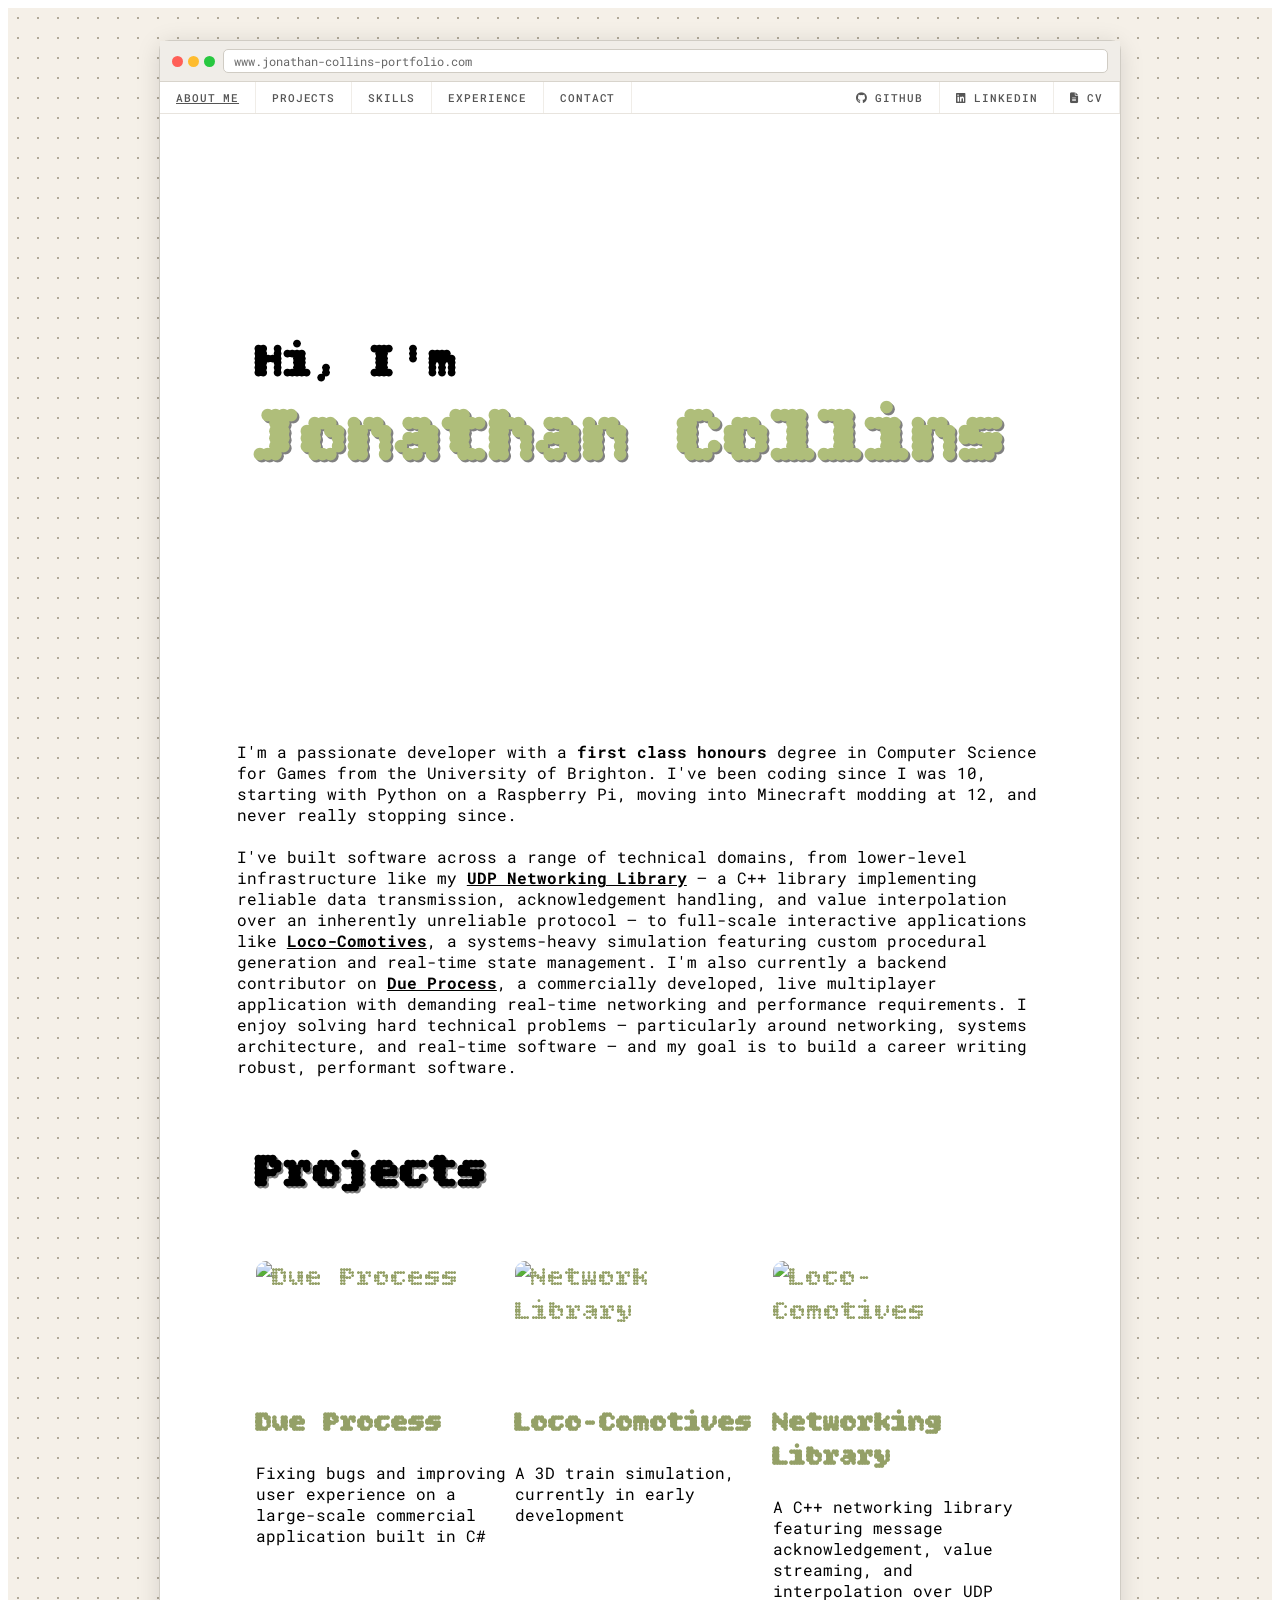
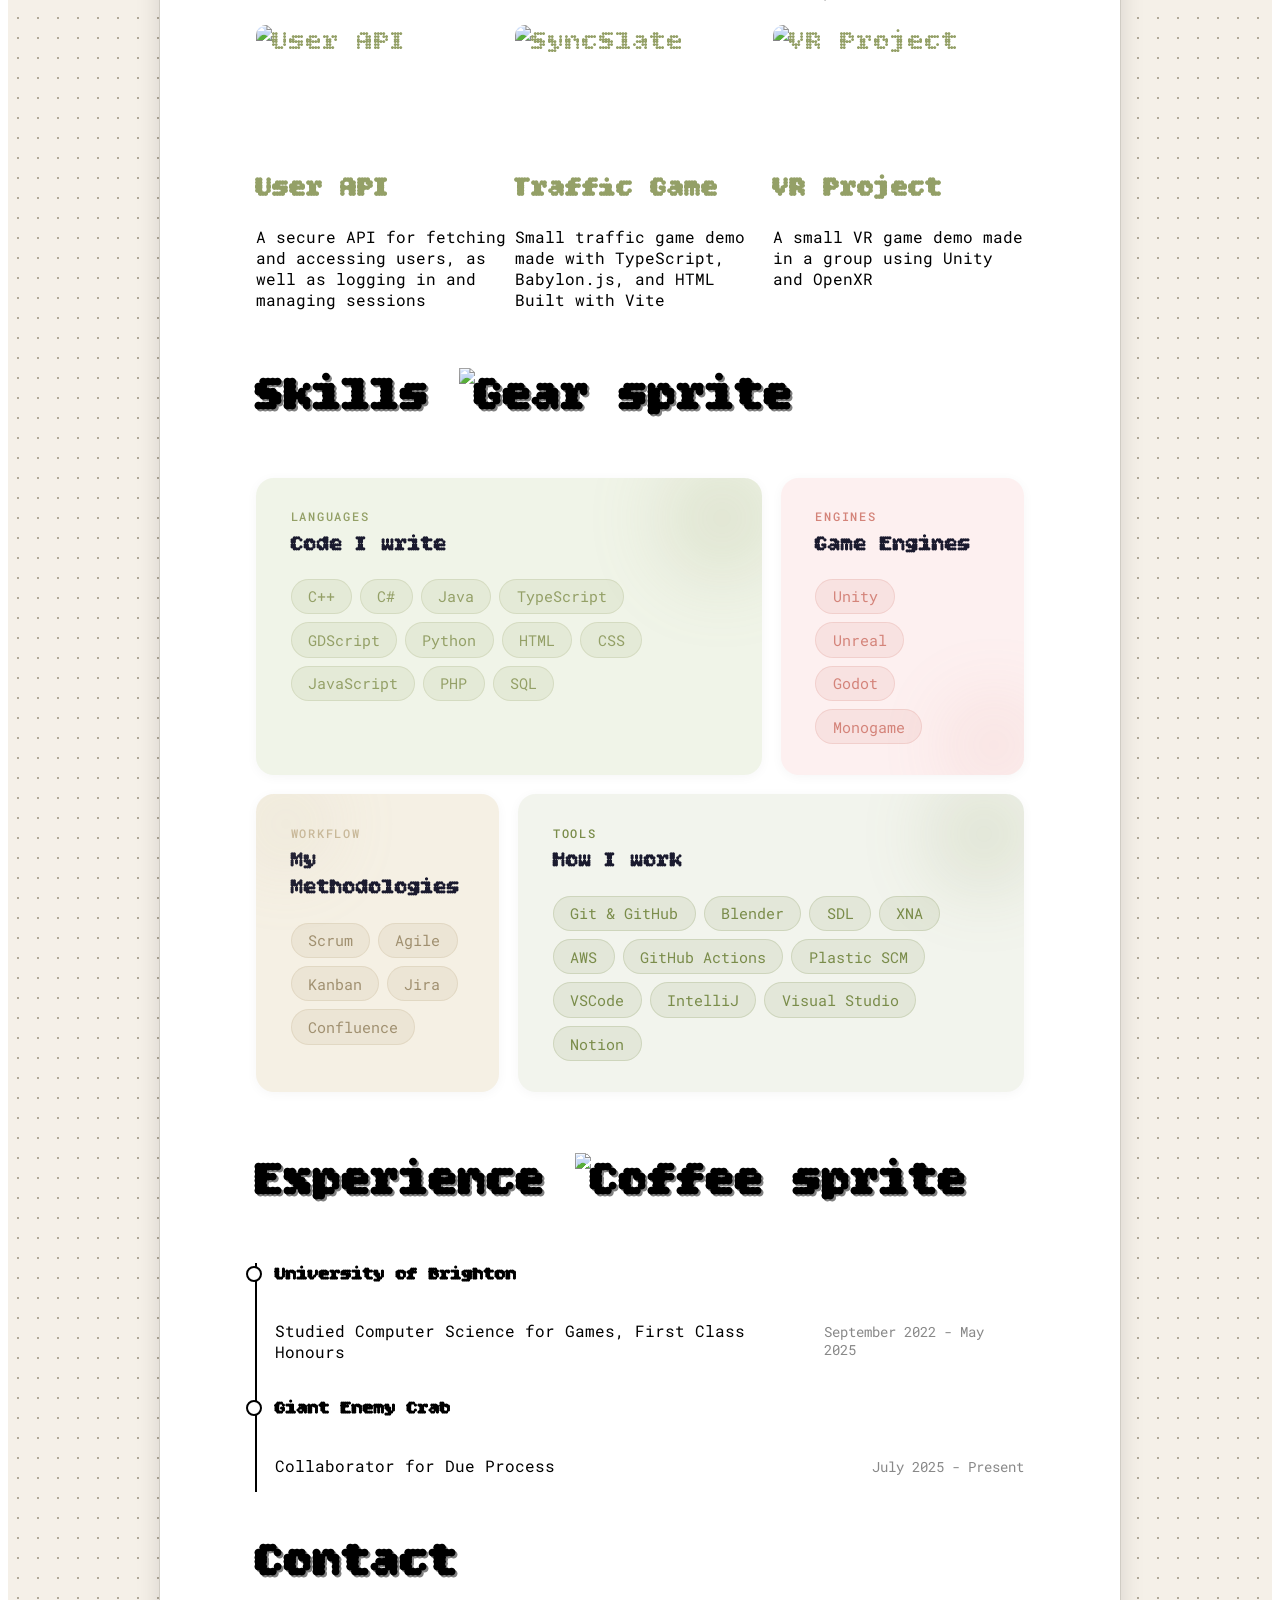
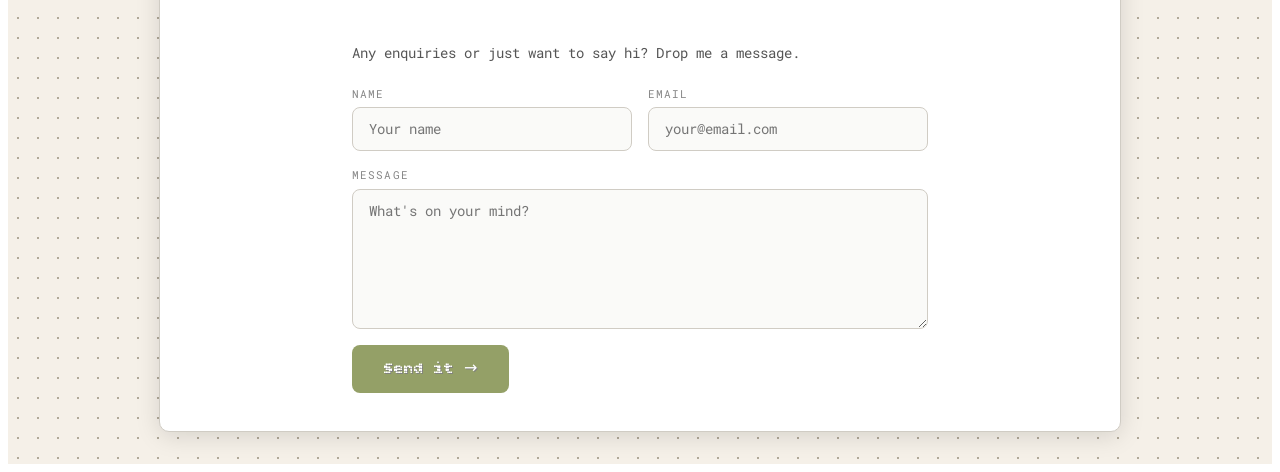
==== index.html @ 80144c47 "Completely overhauled loco and dp pages, merged styling, and prepped to do the same for vr and netwo" ====
<!DOCTYPE HTML>
<html lang="en">
<head>
    <link rel="icon" type="image/x-icon" href="favicon.ico">
    <link rel="stylesheet" href="https://cdnjs.cloudflare.com/ajax/libs/font-awesome/6.5.0/css/all.min.css">
    <meta charset="UTF-8">
    <meta name="viewport" content="width=device-width, initial-scale=1.0">
    <title>Jonathan Collins</title>
    <link rel="stylesheet" href="stylesheet.css">
    <link rel="stylesheet" href="normalize.css">
    <link rel="preconnect" href="https://fonts.googleapis.com">
    <link rel="preconnect" href="https://fonts.gstatic.com" crossorigin>
    <link href="https://fonts.googleapis.com/css2?family=Bitcount:wght@100..900&family=Roboto+Mono:ital,wght@0,100..700;1,100..700&display=swap" rel="stylesheet">
</head>
<body>
    <div class="grid-bg">
        <div class="browser-window">

            <div class="search-bar">
                <div class="search-dots">
                    <div class="browser-dot dot-red"></div>
                    <div class="browser-dot dot-yellow"></div>
                    <div class="browser-dot dot-green"></div>
                </div>
                <div class="browser-address">www.jonathan-collins-portfolio.com</div>
            </div>

            <div class="nav">
                <a class="nav-item active">About Me</a>
                <a href="#projects" class="nav-item">Projects</a>
                <a href="#skills" class="nav-item">Skills</a>
                <a href="#experience" class="nav-item">Experience</a>
                <a href="#contact" class="nav-item">Contact</a>
                <a href="https://github.com/JonnyCollinsPlusPlus" class="nav-item-right">
                    <i class="fa-brands fa-github"></i> GitHub
                </a>
                <a href="https://www.linkedin.com/in/jonnypcollins/" class="nav-item">
                    <i class="fa-brands fa-linkedin"></i> LinkedIn
                </a>
                <a href="images/Jonathan Collins CV.pdf" download class="nav-item">
                    <i class="fa-solid fa-file-lines"></i> CV
                </a>
            </div>

            <div class="browser-intro">
                <div class="intro-content">
                    <div>
                        <h1>Hi, I'm 
                            <br><span class="name-styling">Jonathan Collins</span>
                        </h1>
                    </div>
                </div>
            </div>

            <div class="bio-styling">
                <p>I'm a passionate developer with a <b>first class honours</b> degree 
                in Computer Science for Games from the University of Brighton. I've been 
                coding since I was 10, starting with Python on a Raspberry Pi, 
                moving into Minecraft modding at 12, and never really stopping since. 
                <br><br>
                I've built software across a range of technical domains, from lower-level infrastructure 
                like my <a href="networking-library.html"><b>UDP Networking Library</b></a> — a C++ library 
                implementing reliable data transmission, acknowledgement handling, and value interpolation 
                over an inherently unreliable protocol — to full-scale interactive applications like 
                <a href="loco.html"><b>Loco-Comotives</b></a>, a systems-heavy simulation featuring custom 
                procedural generation and real-time state management. I'm also currently a backend 
                contributor on <a href="due-process.html"><b>Due Process</b></a>, a commercially developed, 
                live multiplayer application with demanding real-time networking and performance 
                requirements. I enjoy solving hard technical problems — particularly around networking, 
                systems architecture, and real-time software — and my goal is to build a career writing 
                robust, performant software.</p>
            </div>

            <div class="project-library">
                <h1 class="project-title" id="projects">Projects</h1>
            </div>

            <div class="project-images-gd">
                <a href="due-process.html"><img src="images/due-process.webp" alt="Due Process" class="due-process-img"></a>
                <a href="networking-library.html"><img src="images/network-library.png" alt="Network Library" class="network-library-img"></a>
                <a href="loco.html"><img src="images/loco-1.png" alt="Loco-Comotives" class="loco-comotives-img"></a>
                <div class="dp-desc">
                    <h2><a href="due-process.html">Due Process</a></h2>
                    <p>Fixing bugs and improving user experience on a large-scale commercial application built in C#</p>
                </div>
                <div class="udp-desc">
                    <h2><a href="networking-library.html">Networking Library</a></h2>
                    <p>A C++ networking library featuring message acknowledgement, value streaming, and interpolation over UDP</p>
                </div>
                <div class="lc-desc">
                    <h2><a href="loco.html">Loco-Comotives</a></h2>
                    <p>A 3D train simulation, currently in early development</p>
                </div>
                <a href="user-api.html"><img src="images/user-api.png" alt="User API" class="user-api-img"></a>
                <a href="sync-slate.html"><img src="images/sync-slate.png" alt="SyncSlate" class="sync-slate-img"></a>
                <a href="vr-project.html"><img src="images/VR-1.png" alt="VR Project" class="vr-project-img"></a>
                <div class="user-api-desc">
                    <h2><a href="user-api.html">User API</a></h2>
                    <p>A secure API for fetching and accessing users, as well as logging in and managing sessions</p>
                </div>
                <div class="sync-slate-desc">
                    <h2><a href="sync-slate.html">Traffic Game</a></h2>
                    <p>Small traffic game demo made with TypeScript, Babylon.js, and HTML Built with Vite</p>
                </div>
                <div class="vr-desc">
                    <h2><a href="vr-project.html">VR Project</a></h2>
                    <p>A small VR game demo made in a group using Unity and OpenXR</p>
                </div>
            </div>

            <h1 class="experience-title" id="skills">Skills
                <img src="images/gears.png" alt="Gear sprite" class="gear-sprite">
            </h1>

            <div class="skills-section">
                <div class="bento">
                    <div class="card">
                        <div class="blob"></div>
                        <div class="card-category">Languages</div>
                        <div class="card-title">Code I write</div>
                        <div class="pill-group">
                            <span class="pill">C++</span>
                            <span class="pill">C#</span>
                            <span class="pill">Java</span>
                            <span class="pill">TypeScript</span>
                            <span class="pill">GDScript</span>
                            <span class="pill">Python</span>
                            <span class="pill">HTML</span>
                            <span class="pill">CSS</span>
                            <span class="pill">JavaScript</span>
                            <span class="pill">PHP</span>
                            <span class="pill">SQL</span>
                        </div>
                    </div>

                    <div class="card">
                        <div class="blob"></div>
                        <div class="card-category">Engines</div>
                        <div class="card-title">Game Engines</div>
                        <div class="pill-group">
                            <span class="pill">Unity</span>
                            <span class="pill">Unreal</span>
                            <span class="pill">Godot</span>
                            <span class="pill">Monogame</span>
                        </div>
                    </div>

                    <div class="card">
                        <div class="blob"></div>
                        <div class="card-category">Workflow</div>
                        <div class="card-title">My Methodologies</div>
                        <div class="pill-group">
                            <span class="pill">Scrum</span>
                            <span class="pill">Agile</span>
                            <span class="pill">Kanban</span>
                            <span class="pill">Jira</span>
                            <span class="pill">Confluence</span>
                        </div>
                    </div>

                    <div class="card">
                        <div class="blob"></div>
                        <div class="card-category">Tools</div>
                        <div class="card-title">How I work</div>
                        <div class="pill-group">
                            <span class="pill">Git &amp; GitHub</span>
                            <span class="pill">Blender</span>
                            <span class="pill">SDL</span>
                            <span class="pill">XNA</span>
                            <span class="pill">AWS</span>
                            <span class="pill">GitHub Actions</span>
                            <span class="pill">Plastic SCM</span>
                            <span class="pill">VSCode</span>
                            <span class="pill">IntelliJ</span>
                            <span class="pill">Visual Studio</span>
                            <span class="pill">Notion</span>
                        </div>
                    </div>
                </div>
            </div>


            <h1 class="experience-title" id="experience">Experience
                <img src="images/coffee.gif" alt="Coffee sprite" class="coffee-sprite">
            </h1>

            <div class="timeline">
                <div class="entry">
                    <h3>University of Brighton</h3>
                    <div>
                        <p>Studied Computer Science for Games, First Class Honours</p>
                        <p class="subtle">September 2022 - May 2025</p>
                    </div>
                </div>
                <div class="entry">
                    <h3>Giant Enemy Crab</h3>
                    <div>
                        <p>Collaborator for Due Process</p>
                        <p class="subtle">July 2025 - Present</p>
                    </div>
                </div>
            </div>


            <h1 class="experience-title" id="contact">Contact</h1>

            <div class="contact-section">
                <p class="contact-intro">Any enquiries or just want to say hi? Drop me a message.</p>
                <form action="https://formspree.io/f/xgoboboq" method="POST" class="contact-form">
                    <div class="form-row">
                        <div class="form-group">
                            <label class="form-label">Name</label>
                            <input type="text" name="name" class="form-input" placeholder="Your name" required>
                        </div>
                        <div class="form-group">
                            <label class="form-label">Email</label>
                            <input type="email" name="email" class="form-input" placeholder="your@email.com" required>
                        </div>
                    </div>
                    <div class="form-group">
                        <label class="form-label">Message</label>
                        <textarea name="message" class="form-input form-textarea" placeholder="What's on your mind?" required></textarea>
                    </div>
                    <button type="submit" class="form-submit">Send it →</button>
                </form>
            </div>

        </div>
    </div>
    <script src="script.js"></script>
</body>
</html>
---- stylesheet.css ----
html {
  scroll-behavior: smooth;
}

.grid-bg {
    min-height: 100vh;
    width: 100%;
    background-color: #f5f0e8;
    background-image: radial-gradient(circle, #b0a898 1px, transparent 1px);
    background-size: 20px 20px;
    display: flex;
    align-items: flex-start;
    justify-content: center;
    padding: 32px;
    box-sizing: border-box;
}

.browser-window {
    width: 100%;
    max-width: 80%;
    background: #fff;
    border-radius: 10px;
    border: 1px solid #d0ccc4;
    box-shadow: 0 4px 24px rgba(0,0,0,0.13);
    min-height: calc(100vh - 64px);
}

p {
    font-family: 'Roboto Mono', monospace;
}

li {
    font-family: 'Roboto Mono', monospace;
}

.nav {
    background: #fff;
    border-bottom: 1px solid #e8e4de;
    display: flex;
}

.nav-item, .nav-item-right {
    padding: 8px 16px;
    font-family: 'Roboto Mono', monospace;
    font-size: 11px;
    font-weight: 500;
    letter-spacing: 0.08em;
    color: #555;
    text-transform: uppercase;
    border-right: 1px solid #f0ede8;
    cursor: default;
    text-decoration: none;
}

.nav-item-right {
    margin-left: auto;
}

.nav-item.active, nav-item-right.active {
    text-decoration: underline;
}

.search-bar {
    background: #f0ede8;
    border-bottom: 1px solid #d8d4cc;
    padding: 8px 12px;
    display: flex;
    align-items: center;
    gap: 8px;
}

.search-dots {
    display: flex;
    gap: 5px;
}

.browser-dot {
    width: 11px;
    height: 11px;
    border-radius: 50%;
}

.dot-red    { background: #ff5f57; }
.dot-yellow { background: #febc2e; }
.dot-green  { background: #28c840; }

.browser-address {
    flex: 1;
    background: #fff;
    border: 1px solid #d0ccc4;
    border-radius: 5px;
    padding: 3px 10px;
    font-family: 'Roboto Mono', monospace;
    font-size: 12px;
    color: #666;
}

h1 .name-styling {
    font-size: 78px;
    color: #afbe7a;
    text-shadow: gray 2px 2px;
    transition: font-size 0.3s ease, color 0.3s ease;
}

h1 .name-styling:hover {
    font-size: 84px;
    color: #94a067;
}

h1 {
    font-family: "Bitcount", system-ui;
    font-size: 48px !important;
}

.browser-intro {
    display: flex;
    flex-direction: column;
    justify-content: center;
    align-items: flex-start;
    min-height: 400px;
    padding: 10%;
}

.game-content {
    display: flex;
    flex-direction: column;
    justify-content: center;
    align-items: flex-start;
    padding: 2%;
}

h2 {
    font-family: "Bitcount", system-ui;
    font-size: 26px;
    font-style: normal;
}

div {
    font-family: "Bitcount", system-ui;
    font-optical-sizing: auto;
    font-style: normal;

}

@keyframes fadeOut {
  to {
    opacity: 0;
    transform: translateY(-10px);
  }
}

@keyframes fadeIn {
  from {
    opacity: 0;
    transform: translateY(10px);
  }
  to {
    opacity: 1;
    transform: translateY(0);
  }
}

.browser-intro {
    animation: fadeIn 0.5s ease both;
}

.bio-styling {
    display: flex;
    padding-top: 2%;
    padding-bottom: 2%;
    padding-left: 8%;
    padding-right: 8%;
    justify-content: center;
    align-items: flex-start;
    min-height: 100px;
    text-align: centre;
    position: relative;
}

.bio-styling a {
    text-decoration: underline;
    color: #000;
}

hr {
    border: none;
    border-top: 1px solid #000;
    width: 0;
}

hr.animate {
  animation: expandLine 1s ease forwards;
}

@keyframes expandLine {
  to {
    width: 80%;
  }
}

.project-title {
    padding-left: 10%;
    text-shadow: gray 2px 2px;
}

.intro-content {
    display: flex;
    flex-direction: row;
    align-items: center;
    gap: 24px;
}

.sprite {
    width: 60px;
    image-rendering: pixelated;
}

.laptop-sprite {
    position: absolute;
    bottom: 0;
    right: 8%;
    width: 80px;
    image-rendering: pixelated;
}

.coffee-sprite {
    width: 60px;
    image-rendering: pixelated;
}

.project-images-gd img {
    width: 275px;
    height: 400px;
    object-fit: cover;
    border-radius: 10px;
    transition: transform 0.3s ease;
}

.project-images-gd img:hover {
    cursor: pointer;
    transform: scale(1.05);
}

.project-images-gd {
    display: grid;
    justify-content: centre;
    grid-template-columns: 1fr 1fr 1fr;
    grid-template-rows: 0.5fr 0.5fr 0.5fr 0.5fr;
    grid-template-areas: 
        "due-process-img loco-comotives-img network-library-img"
        "dp-desc lc-desc udp-desc"
        "user-api-img sync-slate-img vr-project-img"
        "user-api-desc sync-slate-desc vr-desc";
    padding-left: 10%;
    padding-right: 10%;
    padding-top: 2%;
    align-items: start;
    gap: 8px 8px;
    transition: transform 0.3s ease;
    margin-top: 40px;
    width: 80%;
}

.project-images-gd a {
    text-decoration: none;
    color: #94a067;
    font-size: 28px;
    transition: font-size 0.3s ease;
}

.project-images-gd a:hover {
    font-size: 30px;
}
.due-process-img {
    grid-area: due-process-img;
}

.loco-comotives-img {
    grid-area: loco-comotives-img;
}

.network-library-img {
    grid-area: network-library-img;
}

.dp-desc {
    grid-area: dp-desc;
}

.lc-desc {
    grid-area: lc-desc;
}

.udp-desc {
    grid-area: udp-desc;
}

.user-api-img {
    grid-area: user-api-img;
}

.sync-slate-img {
    grid-area: sync-slate-img;
}

.vr-project-img {
    grid-area: vr-project-img;
}

.user-api-desc {
    grid-area: user-api-desc;
}

.sync-slate-desc {
    grid-area: sync-slate-desc;
}

.vr-desc {
    grid-area: vr-desc;
}

.play-btn {
    display: inline-block;
    font-family: "Bitcount", system-ui;
    font-size: 1rem;
    background: #94a067;
    color: white;
    padding: 0.85rem 2rem;
    border-radius: 8px;
    text-decoration: none;
    text-shadow: gray 1px 1px;
    transition: background 0.2s, transform 0.15s;
}
.play-btn:hover {
    background: #7a8c4a;
    transform: translateY(-2px);
}

.experience-title {
    padding-left: 10%;
    padding-top: 10px;
    padding-bottom: 20px;
    text-shadow: gray 2px 2px;
}

.maingrid {
    display: grid;
    grid-template-columns: 50% 50%;
    padding-left: 10px;
    width: 100%;
}

.maingrid-tt {
    display: grid;
    grid-template-columns: 40% 60%;
    padding: 1% 10%;
    width: 100%;
}

.maingrid-networking {
    display: grid;
    grid-template-columns: 40% 60%;
    padding-left: 10%;
    padding-right: 10%;
    width: 100%;
}



.maingrid-traffic {
    display: grid;
    grid-template-columns: 40% 60%;
    padding-left: 10%;
    padding-right: 10%;
    width: 80%;
}

.maingrid-vr {
    display: grid;
    grid-template-columns: 50% 50%;
    padding-left: 10%;
    padding-right: 10%;
    width: 100%;
}


.gallery{
    display: flex;
    width: 100%;
    gap: 5px;
}

.gallery img {
    height: 250px;
    flex: 1;
    object-fit: cover;
    object-position: center;
    overflow: hidden;
    transition: 0.5s all cubic-bezier(0.175, 0.885, 0.32, 1);
    cursor: pointer;
}

.gallery img:hover{
    flex: 2
}

.networking-header {
    color: purple;
    text-shadow: black 2px 2px;
}

.glow-purple {
    text-shadow: 2px 2px 5px plum;
}
.glow-green {
    text-shadow: 2px 2px 5px green;
}

.joystick, .fish {
    height: 70px;
    float: right;
}

.demo-img, iframe {
    border: 1px solid #94a067;
    border-radius: 6px;
}

.features-list {
    display: grid;
    grid-template-columns: 1fr 1fr;
    width: 60%;
    text-align: center;
    gap: 10px;
    list-style: none;
    padding: 0;
}

.features-list li {
    border: 1px solid purple;
    border-left: 3px solid purple;
    border-radius: 4px;
}

.timeline {
  position: relative;
  padding-left: 12%;
  padding-right: 10%
}

.timeline::before {
  content: '';
  position: absolute;
  left: calc(10% - 1px); /* align with where content starts */
  top: 0;
  width: 2px;
  height: 100%;
  background: #000;
}
.entry {
  position: relative;
  margin-bottom: 1rem;
}

.entry::before {
  content: '';
  position: absolute;
  left: calc(-2% - 14px); /* pulls it back to sit on the line */
  top: 3px;
  width: 12px;
  height: 12px;
  border-radius: 50%;
  background: #fff;
  border: 2px solid #000;
}
.entry div {
  display: flex;
  justify-content: space-between;
  align-items: baseline;
}
.subtle {
  color: #888;
  font-size: 0.85em;
}

.maingrid-dueprocess {
    display: grid;
    grid-template-columns: 1fr 1fr;
    grid-template-areas:
        "iframe          dp-responsibilities"
        "resp2           bug";
    gap: 20px;
    padding-left: 5%;
    padding-right: 5%;
    width: 90%;
}

.dp-responsibilities {
    grid-area: dp-responsibilities;
}

.iframe {
    grid-area: iframe;
    align-self: center;
}

.features-list-tt {
    display: grid;
    grid-template-columns: 1fr 1fr;
    width: 60%;
    text-align: center;
    gap: 10px;
    list-style: none;
    padding: 0;
}

.features-list-tt li {
    border: 1px solid powderblue;
    border-left: 3px solid powderblue;
    border-radius: 4px;
}

.loco-features{
    display: grid;
    justify-content: centre;
    grid-template-columns: 1fr 1fr;
    grid-template-rows: 0.5fr;
    grid-template-areas: 
        "loco-future loco-systems";
    padding-left: 10%;
    padding-right: 10%;
    padding-top: 2%;
    align-items: start;
    gap: 5% 5%;
    transition: transform 0.3s ease;
    margin-top: 40px;
    width: 90%;
}

.traffic {
    float: right;
}

.features-list-traffic {
    display: grid;
    grid-template-columns: 1fr 1fr;
    width: 60%;
    text-align: center;
    gap: 10px;
    list-style: none;
    padding: 0;
}

.features-list-traffic li {
    border: 1px solid black;
    border-left: 3px solid black;
    border-radius: 4px;
}

.skills-section {
    padding: 0% 10%;
    padding-bottom: 2%;
}

.bento {
  display: grid;
  grid-template-columns: repeat(6, 1fr);
  gap: 1.2rem;
  width: 100%;
}

.card {
  background: var(--card);
  border: 1px solid var(--border);
  border-radius: 18px;
  padding: 1.92rem 2.16rem;
  box-shadow: 0 2px 12px rgba(0,0,0,0.04);
  transition: transform 0.25s ease, box-shadow 0.25s ease;
  animation: slideIn 0.5s ease both;
  overflow: hidden;
  position: relative;
}

.card:hover {
  transform: translateY(-4px);
  box-shadow: 0 12px 32px rgba(0,0,0,0.09);
}

.card:nth-child(1) { grid-column: span 4; background: #f0f4e8; animation-delay: 0.05s; }
.card:nth-child(2) { grid-column: span 2; background: #fdf0f0; animation-delay: 0.10s; }
.card:nth-child(3) { grid-column: span 2; background: #f5f0e4; animation-delay: 0.15s; }
.card:nth-child(4) { grid-column: span 4; background: #f2f4ed; animation-delay: 0.20s; }

@keyframes slideIn {
  from { opacity: 0; transform: translateY(20px); }
  to   { opacity: 1; transform: translateY(0); }
}

.card-icon { font-size: 1.92rem; margin-bottom: 1.08rem; display: block; }

.card-category {
  font-size: 0.78rem;
  letter-spacing: 0.14em;
  text-transform: uppercase;
  font-weight: 500;
  margin-bottom: 0.4rem;
  font-family: 'Roboto Mono', monospace;
}

.card:nth-child(1) .card-category { color: #94a067; }
.card:nth-child(2) .card-category { color: #d4847a; }
.card:nth-child(3) .card-category { color: #c9b99a; }
.card:nth-child(4) .card-category { color: #7a8c4a; }

.card-title {
  font-family: "Bitcount", system-ui;
  font-size: 1.38rem;
  font-weight: 600;
  margin-bottom: 1.32rem;
  color: #1a1a2e;
}

.pill-group { display: flex; flex-wrap: wrap; gap: 0.5rem; }

.pill {
  padding: 0.42rem 1.02rem;
  border-radius: 999px;
  font-size: 0.936rem;
  font-family: 'Roboto Mono', monospace;
  border: 1px solid transparent;
  cursor: default;
  transition: all 0.2s;
}

.card:nth-child(1) .pill { background: rgba(148,160,103,0.12); color: #94a067; border-color: rgba(148,160,103,0.2); }
.card:nth-child(1) .pill:hover { background: #94a067; color: white; }

.card:nth-child(2) .pill { background: rgba(212,132,122,0.12); color: #d4847a; border-color: rgba(212,132,122,0.2); }
.card:nth-child(2) .pill:hover { background: #d4847a; color: white; }

.card:nth-child(3) .pill { background: rgba(201,185,154,0.2); color: #a09070; border-color: rgba(201,185,154,0.3); }
.card:nth-child(3) .pill:hover { background: #c9b99a; color: white; }

.card:nth-child(4) .pill { background: rgba(122,140,74,0.12); color: #7a8c4a; border-color: rgba(122,140,74,0.2); }
.card:nth-child(4) .pill:hover { background: #7a8c4a; color: white; }

.blob {
  position: absolute;
  border-radius: 50%;
  filter: blur(40px);
  opacity: 0.2;
  pointer-events: none;
}

.card:nth-child(1) .blob { width: 120px; height: 120px; background: #94a067; right: -20px; top: -20px; }
.card:nth-child(2) .blob { width:  80px; height:  80px; background: #d4847a; right: -10px; bottom: -10px; }
.card:nth-child(3) .blob { width:  80px; height:  80px; background: #c9b99a; left: -10px;  top: -10px; }
.card:nth-child(4) .blob { width: 100px; height: 100px; background: #7a8c4a; right: -10px; top: -10px; }

@media (max-width: 640px) {
  .card:nth-child(n) { grid-column: span 6; }
}

.contact-section {
    padding: 0 20%;
    padding-bottom: 4%;
}

.contact-intro {
    margin-bottom: 1.5rem;
    color: #555;
    font-size: 0.9rem;
}

.contact-form {
    display: flex;
    flex-direction: column;
    gap: 1rem;
}

.form-row {
    display: grid;
    grid-template-columns: 1fr 1fr;
    gap: 1rem;
}

.form-group {
    display: flex;
    flex-direction: column;
    gap: 0.4rem;
}

.form-label {
    font-family: 'Roboto Mono', monospace;
    font-size: 0.7rem;
    letter-spacing: 0.1em;
    text-transform: uppercase;
    color: #888;
}

.form-input {
    font-family: 'Roboto Mono', monospace;
    font-size: 0.85rem;
    padding: 0.75rem 1rem;
    border: 1px solid #d0ccc4;
    border-radius: 8px;
    background: #fafaf8;
    color: #333;
    outline: none;
    transition: border-color 0.2s, box-shadow 0.2s;
    width: 100%;
    box-sizing: border-box;
}

.form-input:focus {
    border-color: #94a067;
    box-shadow: 0 0 0 3px rgba(148, 160, 103, 0.15);
}

.form-textarea {
    resize: vertical;
    min-height: 140px;
}

.form-submit {
    font-family: "Bitcount", system-ui;
    font-size: 1rem;
    background: #94a067;
    color: white;
    border: none;
    border-radius: 8px;
    padding: 0.85rem 2rem;
    cursor: pointer;
    align-self: flex-start;
    transition: background 0.2s, transform 0.15s;
    text-shadow: gray 1px 1px;
}

.form-submit:hover {
    background: #7a8c4a;
    transform: translateY(-2px);
}


.tt-grade-badge {
    display: inline-flex;
    align-items: center;
    gap: 8px;
    background: #E1F5EE;
    border: 1px solid #5DCAA5;
    border-radius: 6px;
    padding: 6px 14px;
    font-size: 13px;
    font-weight: 700;
    color: #085041;
    font-family: 'Space Mono', monospace;
}

.tt-grade-num {
    font-size: 20px;
    font-weight: 700;
    color: #0F6E56;
}

.tt-row-pro .tt-icon { color: #0F6E56; }
.tt-row-con .tt-icon { color: #A32D2D; }
.tt-row-pro .tt-row-text { color: #085041; }
.tt-row-con .tt-row-text { color: #555; }


.tt-col {
    padding: 1.25rem;
}

.tt-col-udp  { background: #E1F5EE; }
.tt-col-tcp  { background: #f9f9f9; }

.tt-col-divider {
    display: flex;
    align-items: center;
    justify-content: center;
    padding: 0 1rem;
    font-size: 11px;
    font-weight: 700;
    color: #999;
    border-left: 1px solid #ccc;
    border-right: 1px solid #ccc;
    background: #fff;
    writing-mode: vertical-rl;
    letter-spacing: 0.12em;
    text-transform: uppercase;
    font-family: 'Space Mono', monospace;
}

.tt-col-title {
    font-family: 'Syne', sans-serif;
    font-size: 16px;
    font-weight: 800;
    margin: 0 0 0.75rem;
}

.tt-col-udp .tt-col-title { color: #0F6E56; }
.tt-col-tcp .tt-col-title { color: #222; }

.tt-row {
    display: flex;
    align-items: flex-start;
    gap: 8px;
    margin-bottom: 10px;
    font-size: 12px;
    line-height: 1.5;
    font-family: 'Space Mono', monospace;
}

.tt-row:last-child { margin-bottom: 0; }


.tt-compare {
    padding: 1.5rem 5% 2rem;
    align-self: center;
}

.tt-compare-label {
    font-size: 11px;
    font-weight: 700;
    letter-spacing: 0.1em;
    text-transform: uppercase;
    color: #888;
    margin: 0 0 1rem;
    font-family: 'Space Mono', monospace;
}

.tt-compare-grid {
    display: grid;
    grid-template-columns: 1fr auto 1fr;
    align-items: stretch;
    border: 1px solid #ccc;
    border-radius: 12px;
    overflow: hidden;
}


.tt-terminal {
    background: #0d1117;
    border-radius: 10px;
    overflow: hidden;
    border: 1px solid #30363d;
    width: 70%;
    margin-top: 5%
}

.tt-terminal-bar {
    background: #161b22;
    padding: 10px 14px;
    display: flex;
    align-items: center;
    gap: 6px;
    border-bottom: 1px solid #30363d;
}

.tt-dot {
    width: 11px;
    height: 11px;
    border-radius: 50%;
}

.tt-dot-r { background: #ff5f57; }
.tt-dot-y { background: #ffbd2e; }
.tt-dot-g { background: #28c840; }

.tt-filename {
    font-size: 11px;
    color: #8b949e;
    margin-left: 6px;
    font-family: 'Space Mono', monospace;
}

.tt-code {
    padding: 14px 16px;
    font-size: 10.5px;
    line-height: 1.65;
    color: #e6edf3;
    font-family: 'Space Mono', monospace;
    overflow-x: auto;
}

.tt-code .kw  { color: #ff7b72; }
.tt-code .fn  { color: #d2a8ff; }
.tt-code .str { color: #a5d6ff; }
.tt-code .cm  { color: #8b949e; }
.tt-code .tp  { color: #ffa657; }

.dp-header {
    display: grid;
    grid-template-columns: 1fr 1fr;
    padding-left: 10px;
    width: 100%;
    align-items: center;
}

.dp-header iframe {
    width: 100%;
    max-width: 560px;
    height: 315px;
}
/*DP VIDEO FIX*/
@media (min-width: 1025px) and (max-width: 1520px){
    .dp-header {
        grid-template-columns: 1fr;
    }
    .dp-header iframe {
        width: 100%;
        max-width: 462;
        height: 260px;
        justify-self: center;
    }
}
/*IPAD FIXES*/
@media (min-width: 769px) and (max-width: 1024px) {

  .browser-window {
    max-width: 100%;
  }

  .grid-bg {
    padding: 16px;
  }

  /* Hero grid: stack on tablet */
  .maingrid {
    grid-template-columns: 1fr;
  }
  .dp-header {
      grid-template-columns: 1fr;
  }
  .dp-header iframe {
      width: 100%;
      max-width: 462;
      height: 260px;
      justify-self: center;

  }

  .maingrid iframe {
    width: 100%;
    height: 260px;
  }

  /* Due Process bottom section: 2x2 grid instead of broken 2-col */
  .maingrid-dueprocess {
    grid-template-columns: 1fr 1fr;
    grid-template-areas:
      "iframe       dp-responsibilities"
      "resp2        bug";
    width: auto;
    padding-left: 4%;
    padding-right: 4%;
  }

  .maingrid-dueprocess .iframe iframe {
    width: 100%;
  }

  /* Tidal Tussle grids */
  .maingrid-tt,
  .maingrid-networking {
    grid-template-columns: 1fr;
    padding-left: 4%;
    padding-right: 4%;
    width: auto;
  }

  .tt-terminal {
    width: 100%;
    box-sizing: border-box;
  }

  .tt-compare-grid {
    grid-template-columns: 1fr auto 1fr;
  }

  /* Other project grids */
  .maingrid-traffic,
  .maingrid-vr {
    grid-template-columns: 1fr;
    padding-left: 4%;
    padding-right: 4%;
    width: auto;
  }

  /* Skills: 2 col instead of 6 */
  .bento {
    grid-template-columns: 1fr 1fr;
  }

  .card:nth-child(n) {
    grid-column: span 1;
  }

  .skills-section {
    padding: 0 8%;
    padding-bottom: 4%;
  }

  .contact-section {
    padding: 0 8%;
    padding-bottom: 4%;
  }

  /* Project grid */
  .project-images-gd {
    grid-template-columns: 1fr 1fr;
    grid-template-areas:
      "due-process-img     loco-comotives-img"
      "dp-desc             lc-desc"
      "network-library-img user-api-img"
      "udp-desc            user-api-desc"
      "sync-slate-img    vr-project-img"
      "sync-slate-desc   vr-desc";
    padding-left: 4%;
    padding-right: 4%;
    width: auto;
  }

  .project-images-gd img {
    width: 100%;
  }
}
/* ============================================
   MOBILE FIXES — paste at the bottom of stylesheet.css
   ============================================ */

@media (max-width: 768px) {

  /* --- Outer wrapper --- */
  .grid-bg {
    padding: 12px;
  }

  .browser-window {
    max-width: 100%;
  }

  /* --- Nav: allow wrapping, smaller text --- */
  .nav {
    flex-wrap: wrap;
  }

  .nav-item {
    font-size: 9px;
    padding: 6px 10px;
  }

  /* --- Intro --- */
  .browser-intro {
    min-height: 280px;
    padding: 8%;
  }

  h1 .name-styling {
    font-size: 48px;
  }

  h1 .name-styling:hover {
    font-size: 52px;
  }

  h1 {
    font-size: 36px !important;
  }

  /* --- Bio: hide the laptop sprite on mobile, it overlaps text --- */
  .laptop-sprite {
    display: none;
  }

  .bio-styling {
    padding: 4% 6%;
  }

  /* --- Projects: one card per project (image → title → description) --- */
  .project-images-gd {
    display: flex;
    flex-direction: column;
    padding: 0 6%;
    width: auto;
    margin-top: 20px;
    gap: 0;
  }

  /* Each image becomes the top of its card */
  .project-images-gd img {
    width: 100%;
    height: 200px;
    border-radius: 10px 10px 0 0;
    display: block;
  }

  /* Each desc block becomes the bottom of its card */
  .project-images-gd > div {
    border: 1px solid #e8e4de;
    border-top: none;
    border-radius: 0 0 10px 10px;
    padding: 12px 16px 20px;
    margin-bottom: 20px;
    background: #fafaf8;
  }

  .project-images-gd > div h2 {
    margin: 0 0 6px 0;
    font-size: 20px;
  }

  .project-images-gd > div p {
    margin: 0;
    font-size: 0.8rem;
    color: #555;
  }

  .project-images-gd a {
    font-size: 20px;
  }

  /* Reset grid-area since we're using flex now */
  .due-process-img,
  .loco-comotives-img,
  .network-library-img,
  .user-api-img,
  .sync-slate-img,
  .vr-project-img,
  .dp-desc,
  .lc-desc,
  .udp-desc,
  .user-api-desc,
  .sync-slate-desc,
  .vr-desc {
    grid-area: unset;
  }

  /* Force the correct visual order so image always comes before its desc */
  .due-process-img    { order: 1; }
  .dp-desc            { order: 2; }
  .loco-comotives-img { order: 3; }
  .lc-desc            { order: 4; }
  .network-library-img{ order: 5; }
  .udp-desc           { order: 6; }
  .user-api-img   { order: 7; }
  .user-api-desc  { order: 8; }
  .sync-slate-img   { order: 9; }
  .sync-slate-desc  { order: 10; }
  .vr-project-img     { order: 11; }
  .vr-desc            { order: 12; }

  /* --- Skills: remove the crushing side padding --- */
  .skills-section {
    padding: 0 4%;
    padding-bottom: 4%;
  }

  .bento {
    display: flex;
    flex-direction: column;
    gap: 1rem;
  }

  .card {
    width: 100%;
    box-sizing: border-box;
  }

  /* --- Timeline: stack date below description --- */
  .entry div {
    flex-direction: column;
    gap: 2px;
  }

  .subtle {
    font-size: 0.8em;
  }

  /* --- Contact: single column form --- */
  .contact-section {
    padding: 0 6%;
    padding-bottom: 6%;
  }

  .form-row {
    grid-template-columns: 1fr;
  }

  /* --- Section titles --- */
  .project-title,
  .experience-title {
    padding-left: 6%;
  }

  .project-images-gd img {
  display: none;
}

.project-images-gd > div {
  border: 1px solid #e8e4de;
  border-radius: 10px;
  padding: 12px 16px 20px;
  margin-bottom: 12px;
  background: #fafaf8;
}

  .maingrid {
    grid-template-columns: 1fr;
    padding-left: 0;
    width: 100%;
  }
  .dp-header {
      grid-template-columns: 1fr;
  }
  .dp-header iframe {
      width: 100%;
      height: 220px;
      justify-self: center;
  }
 
  .maingrid iframe {
    width: 100%;
    height: 220px;
  }
 
  /* --- Bottom section: stack Steam widget above responsibilities --- */
  .maingrid-dueprocess {
    grid-template-columns: 1fr;
    grid-template-areas:
      "iframe"
      "dp-responsibilities"
      "resp2"
      "bug";
    padding-left: 5%;
    padding-right: 5%;
    width: auto;
    gap: 20px;
  }
 
  .maingrid-dueprocess .iframe iframe {
    width: 100%;
    height: 190px;
  }
 
  /* --- Responsibilities list: single column, full width --- */
  .features-list {
    grid-template-columns: 1fr;
    width: 100%;
  }
 
  /* --- Game content padding --- */
  .game-content {
    padding: 4%;
  }

  .maingrid {
    grid-template-columns: 1fr;
    padding-left: 0;
    width: 100%;
  }
 
  .maingrid video {
    width: 100%;
    height: auto;
  }
 
  /* --- loco-features: stack text above systems list --- */
  .loco-features {
    grid-template-columns: 1fr;
    grid-template-areas: none;
    width: auto;
    padding-left: 5%;
    padding-right: 5%;
    margin-top: 20px;
  }
 
  /* --- Gallery: fixed height so it doesn't go tiny --- */
  .gallery img {
    height: 160px;
  }
 
  /* --- Game content padding --- */
  .game-content {
    padding: 4%;
  }

    .maingrid iframe {
    width: 100%;
    height: 220px;
  }
 
  /* --- Joystick: stop it floating awkwardly --- */
  .joystick {
    float: none;
    display: block;
    margin-top: 12px;
  }
 
  /* --- Features section: stack gif above features list --- */
  .maingrid-networking {
    grid-template-columns: 1fr;
    padding-left: 5%;
    padding-right: 5%;
    width: auto;
  }
 
  .maingrid-networking .demo-img {
    width: 100%;
    height: auto;
  }
 
  /* --- Features list: single column --- */
  .features-list {
    grid-template-columns: 1fr;
    width: 100%;
  }
 
  /* --- Title overflowing off screen --- */
  .networking-header {
    font-size: 1.6rem !important;
    word-break: break-word;
  }

    .maingrid .demo-img {
    width: 100%;
    height: auto;
  }
 
  /* --- Joystick: stop floating into the h2 --- */
  .joystick {
    float: none;
    display: block;
    margin-top: 12px;
  }
 
  /* --- VR features section: stack image above list --- */
  .maingrid-vr {
    grid-template-columns: 1fr;
    padding-left: 5%;
    padding-right: 5%;
    width: auto;
  }
 
  .maingrid-vr .demo-img {
    width: 100%;
    height: auto;
  }
 
  /* --- h2 getting clipped --- */
  h2 {
    font-size: 20px !important;
    word-break: break-word;
  }

    .traffic {
    float: none;
    display: block;
    margin-top: 12px;
  }
 
  /* --- Top: gameplay gif full width --- */
  .maingrid .demo-img {
    width: 100%;
    height: auto;
  }
 
  /* --- Bottom: stack cover image above text --- */
  .maingrid-traffic {
    grid-template-columns: 1fr;
    padding-left: 5%;
    padding-right: 5%;
    width: auto;
  }
 
  .maingrid-traffic .demo-img {
    width: 100%;
    height: auto;
  }
    .maingrid-tt {
    grid-template-columns: 1fr;
    padding-left: 0;
    width: 100%;
  }
 
  /* --- Fish sprite: stop floating --- */
  .fish {
    float: none;
    display: block;
    margin-top: 12px;
  }
 
  /* --- Code block: contain it, allow horizontal scroll --- */
  .tt-terminal {
    width: 100%;
    box-sizing: border-box;
    overflow-x: auto;
    margin-top: 16px;
  }
 
  .tt-code {
    white-space: pre;
    font-size: 0.7rem;
    overflow-x: auto;
  }
 
  /* --- UDP vs TCP comparison: tighten up --- */
  .tt-compare {
    padding: 0 4%;
    box-sizing: border-box;
  }
 
  .tt-compare-grid {
    gap: 8px;
  }
 
  .tt-col {
    padding: 12px;
  }
 
  .tt-col-title {
    font-size: 0.9rem;
  }
 
  .tt-row-text {
    font-size: 0.75rem;
  }
 
  .tt-choice-banner {
    font-size: 0.8rem;
  }
}

.bio-quote {
    border-left: 3px solid navy;
    margin: 1.25rem 0 0 1rem;
    padding-left: 1rem;
    font-style: italic;
    color: #555;
    font-size: 0.95em;
}
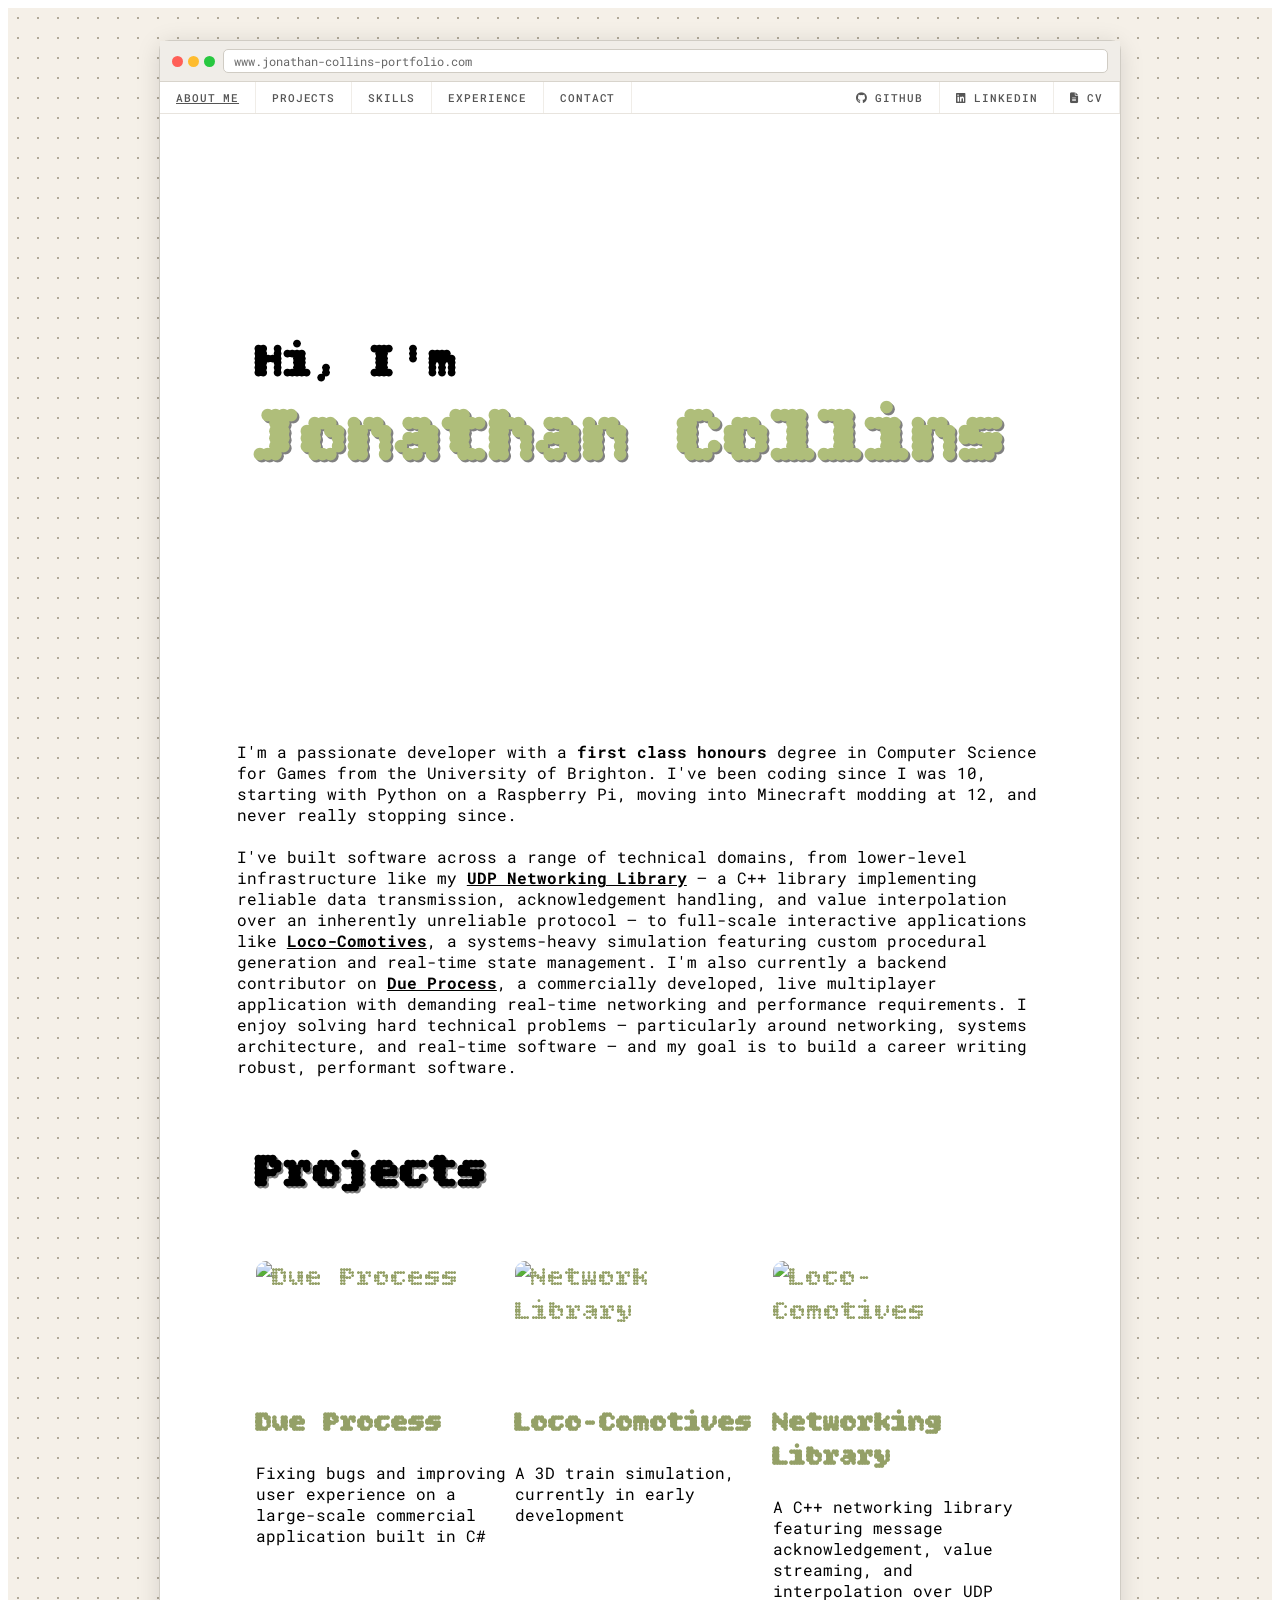
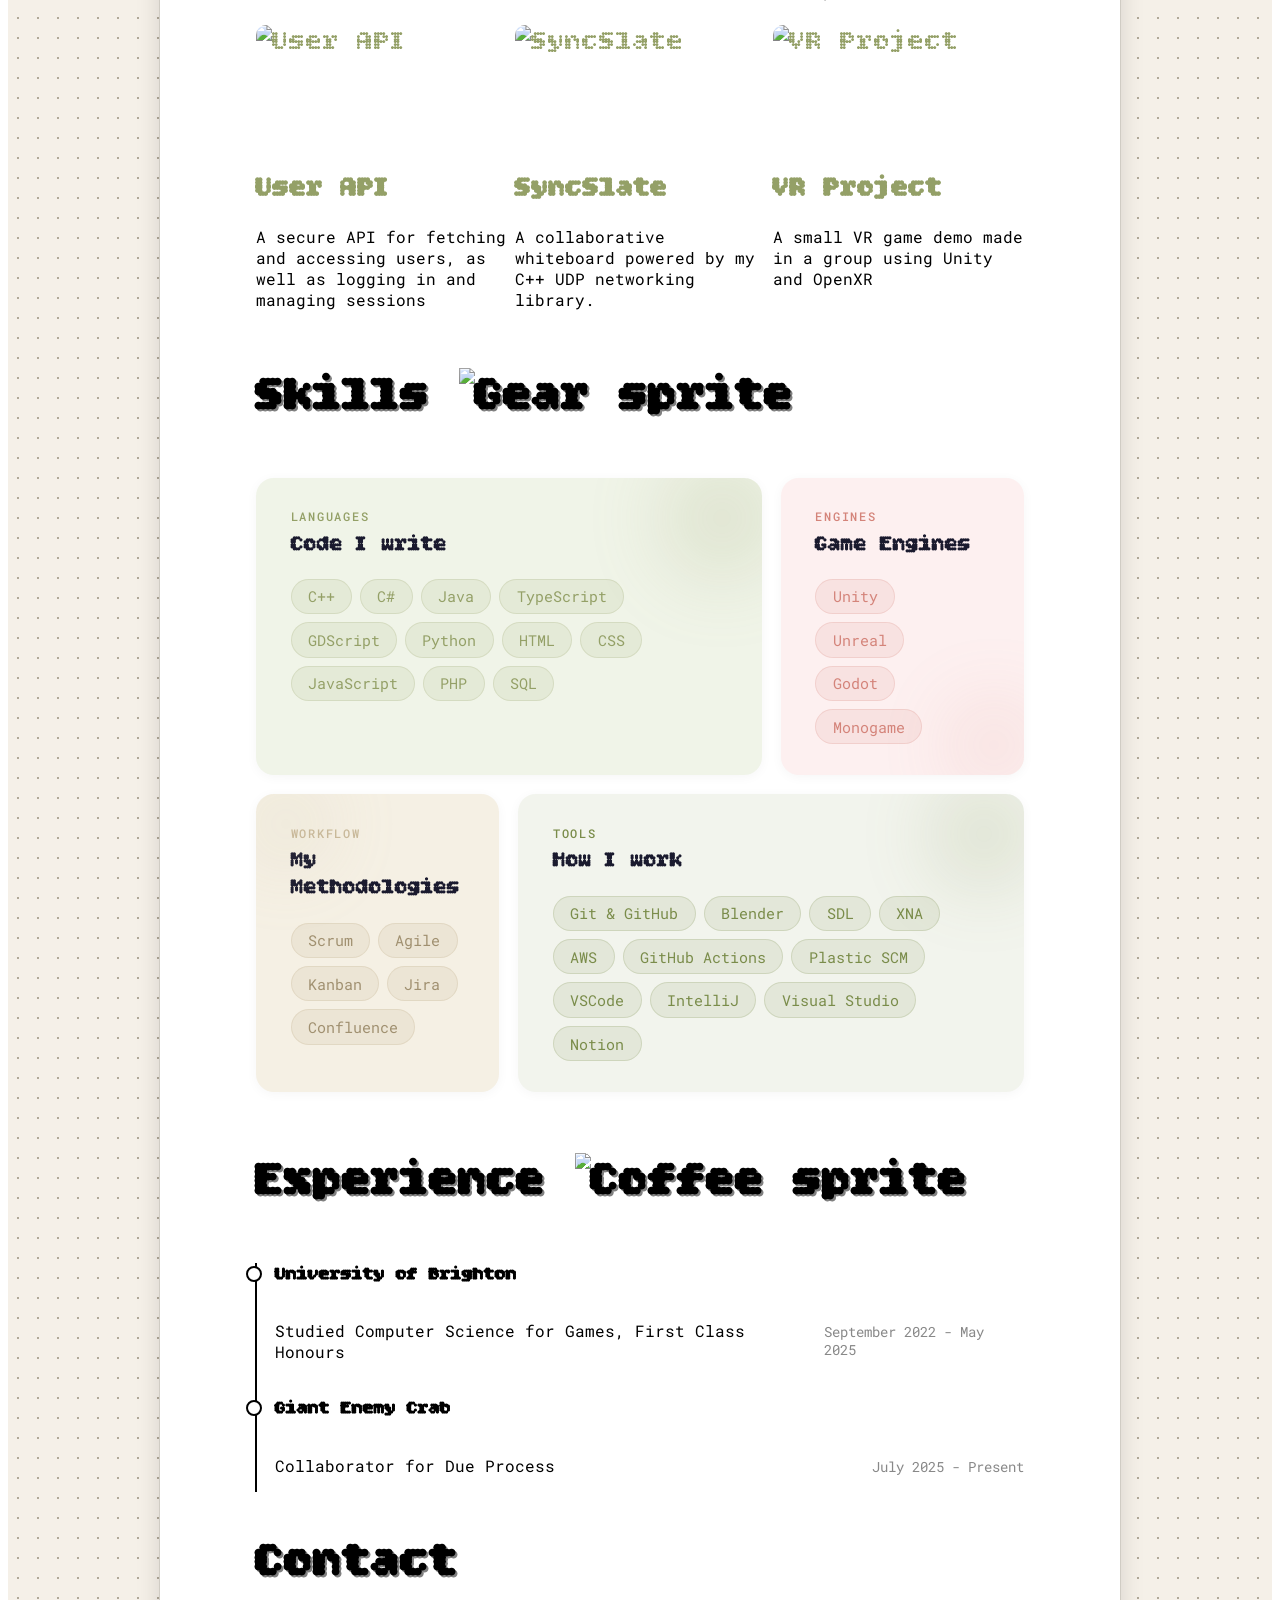
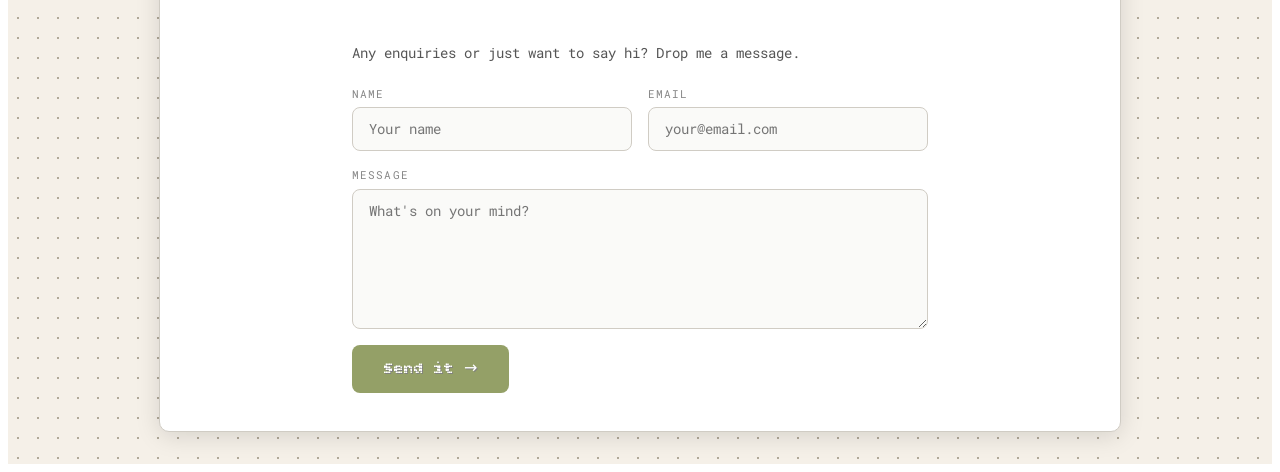
==== commit 84beefc9: "fixed project descriptions on homepage" ====
--- a/index.html
+++ b/index.html
@@ -91,16 +91,16 @@
                     <h2><a href="loco.html">Loco-Comotives</a></h2>
                     <p>A 3D train simulation, currently in early development</p>
                 </div>
-                <a href="user-api.html"><img src="images/user-api.png" alt="User API" class="user-api-img"></a>
+                <a href="user-api.html"><img src="images/tidal-tussle.png" alt="User API" class="user-api-img"></a>
                 <a href="sync-slate.html"><img src="images/sync-slate.png" alt="SyncSlate" class="sync-slate-img"></a>
                 <a href="vr-project.html"><img src="images/VR-1.png" alt="VR Project" class="vr-project-img"></a>
-                <div class="user-api-desc">
+                <div class="tidal-tussle-desc">
                     <h2><a href="user-api.html">User API</a></h2>
                     <p>A secure API for fetching and accessing users, as well as logging in and managing sessions</p>
                 </div>
                 <div class="sync-slate-desc">
-                    <h2><a href="sync-slate.html">Traffic Game</a></h2>
-                    <p>Small traffic game demo made with TypeScript, Babylon.js, and HTML Built with Vite</p>
+                    <h2><a href="sync-slate.html">SyncSlate</a></h2>
+                    <p>A collaborative whiteboard powered by my C++ UDP networking library.</p>
                 </div>
                 <div class="vr-desc">
                     <h2><a href="vr-project.html">VR Project</a></h2>
--- a/stylesheet.css
+++ b/stylesheet.css
@@ -483,26 +483,6 @@
   font-size: 0.85em;
 }
 
-.maingrid-dueprocess {
-    display: grid;
-    grid-template-columns: 1fr 1fr;
-    grid-template-areas:
-        "iframe          dp-responsibilities"
-        "resp2           bug";
-    gap: 20px;
-    padding-left: 5%;
-    padding-right: 5%;
-    width: 90%;
-}
-
-.dp-responsibilities {
-    grid-area: dp-responsibilities;
-}
-
-.iframe {
-    grid-area: iframe;
-    align-self: center;
-}
 
 .features-list-tt {
     display: grid;
@@ -520,22 +500,6 @@
     border-radius: 4px;
 }
 
-.loco-features{
-    display: grid;
-    justify-content: centre;
-    grid-template-columns: 1fr 1fr;
-    grid-template-rows: 0.5fr;
-    grid-template-areas: 
-        "loco-future loco-systems";
-    padding-left: 10%;
-    padding-right: 10%;
-    padding-top: 2%;
-    align-items: start;
-    gap: 5% 5%;
-    transition: transform 0.3s ease;
-    margin-top: 40px;
-    width: 90%;
-}
 
 .traffic {
     float: right;
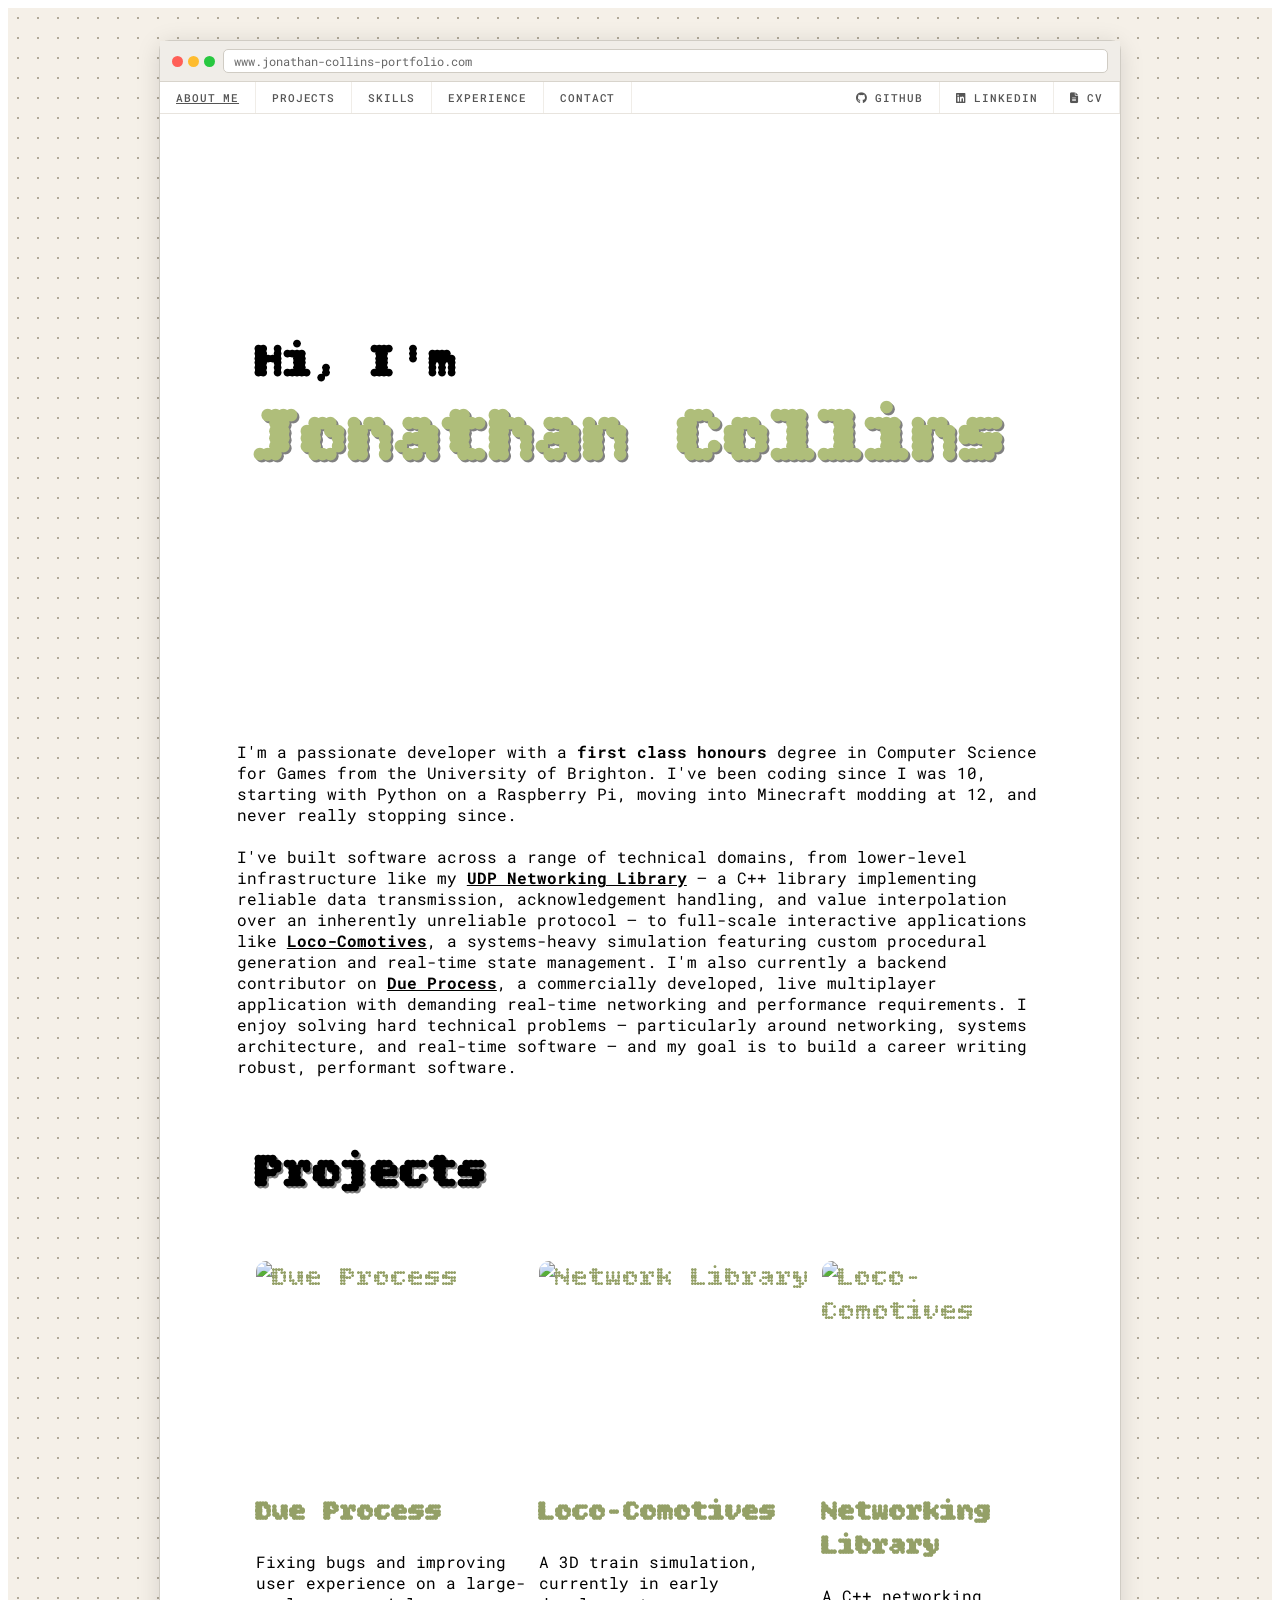
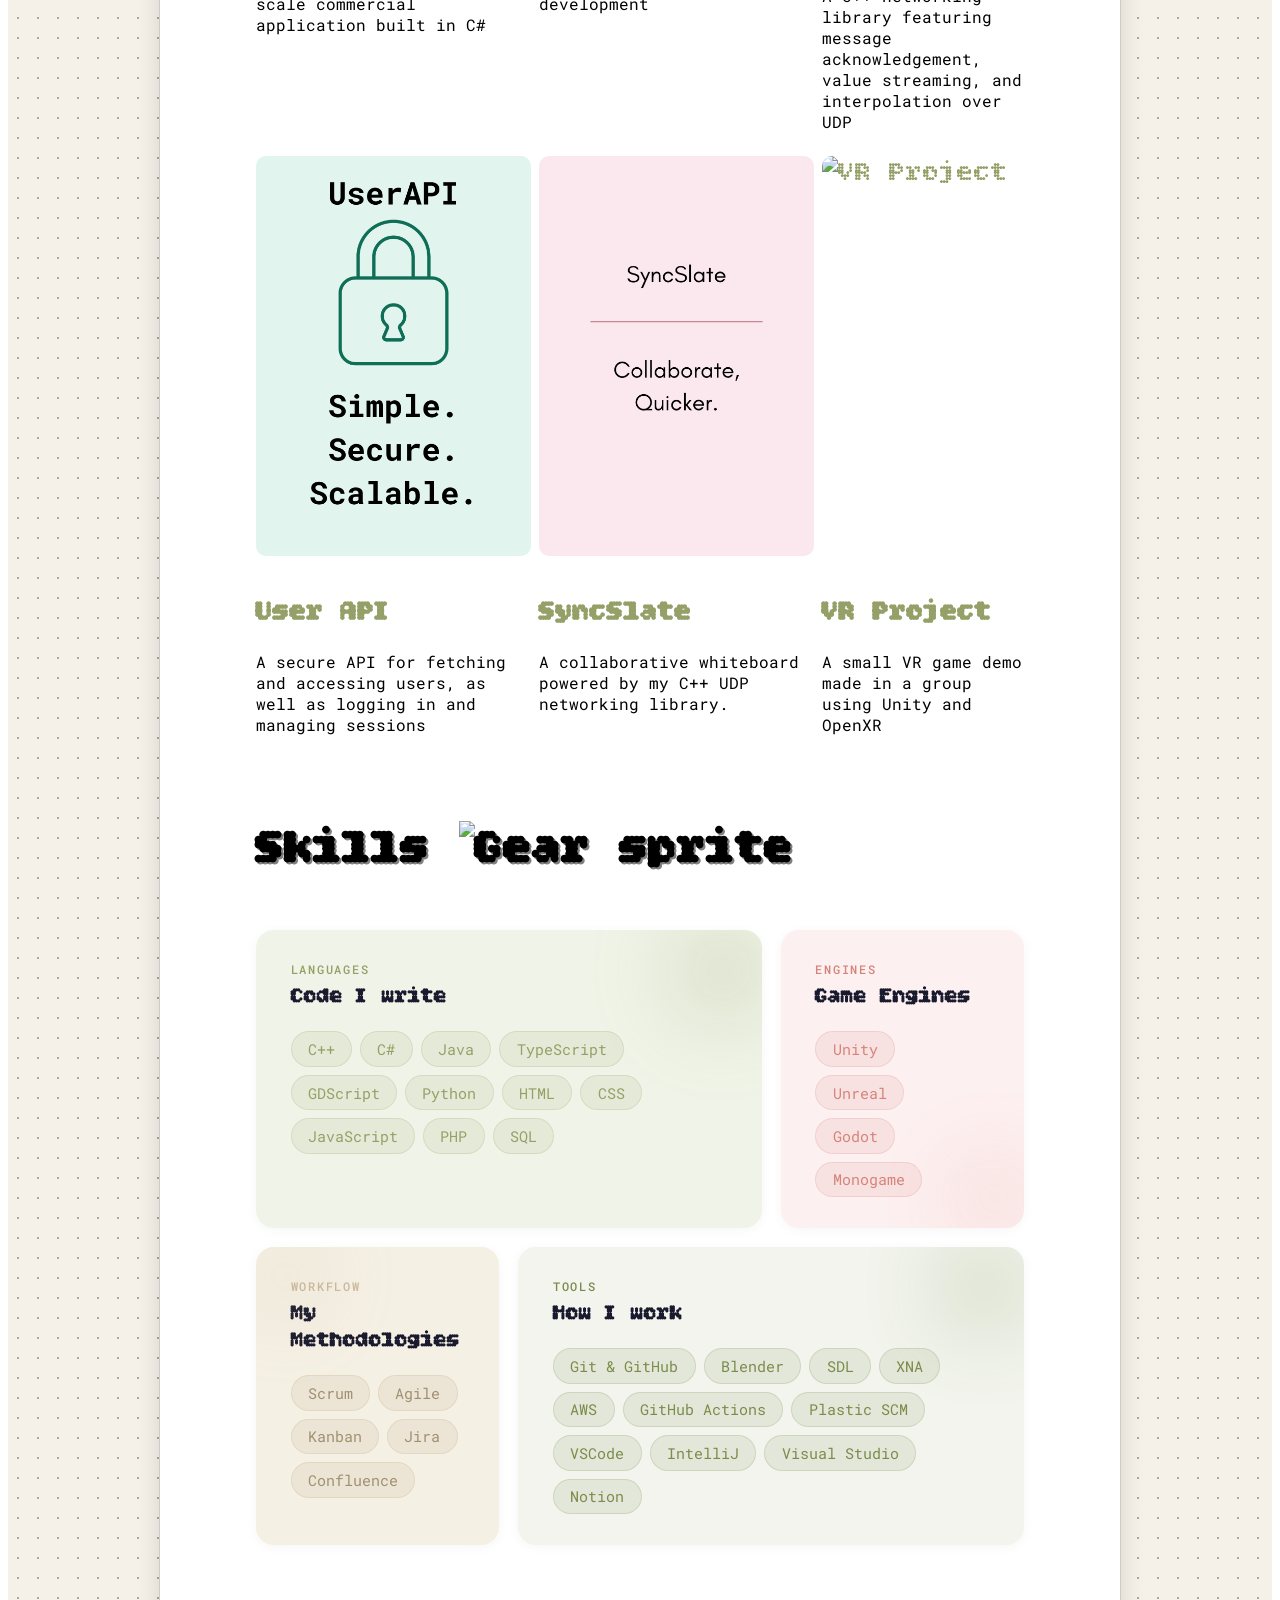
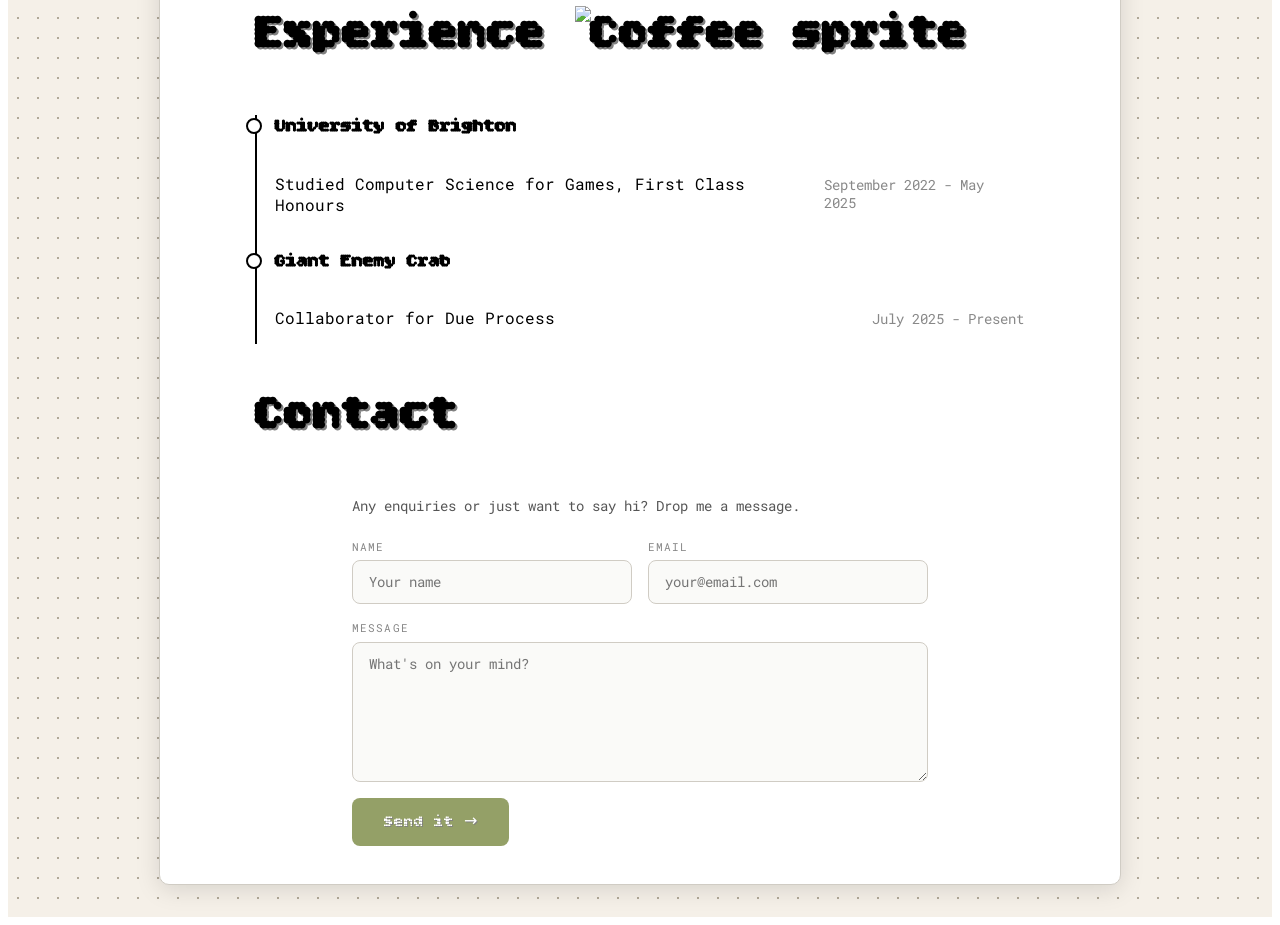
==== commit 879bb80e: "added user api and sync slate images" ====
--- a/index.html
+++ b/index.html
@@ -91,7 +91,7 @@
                     <h2><a href="loco.html">Loco-Comotives</a></h2>
                     <p>A 3D train simulation, currently in early development</p>
                 </div>
-                <a href="user-api.html"><img src="images/tidal-tussle.png" alt="User API" class="user-api-img"></a>
+                <a href="user-api.html"><img src="images/user-api.png" alt="User API" class="user-api-img"></a>
                 <a href="sync-slate.html"><img src="images/sync-slate.png" alt="SyncSlate" class="sync-slate-img"></a>
                 <a href="vr-project.html"><img src="images/VR-1.png" alt="VR Project" class="vr-project-img"></a>
                 <div class="tidal-tussle-desc">
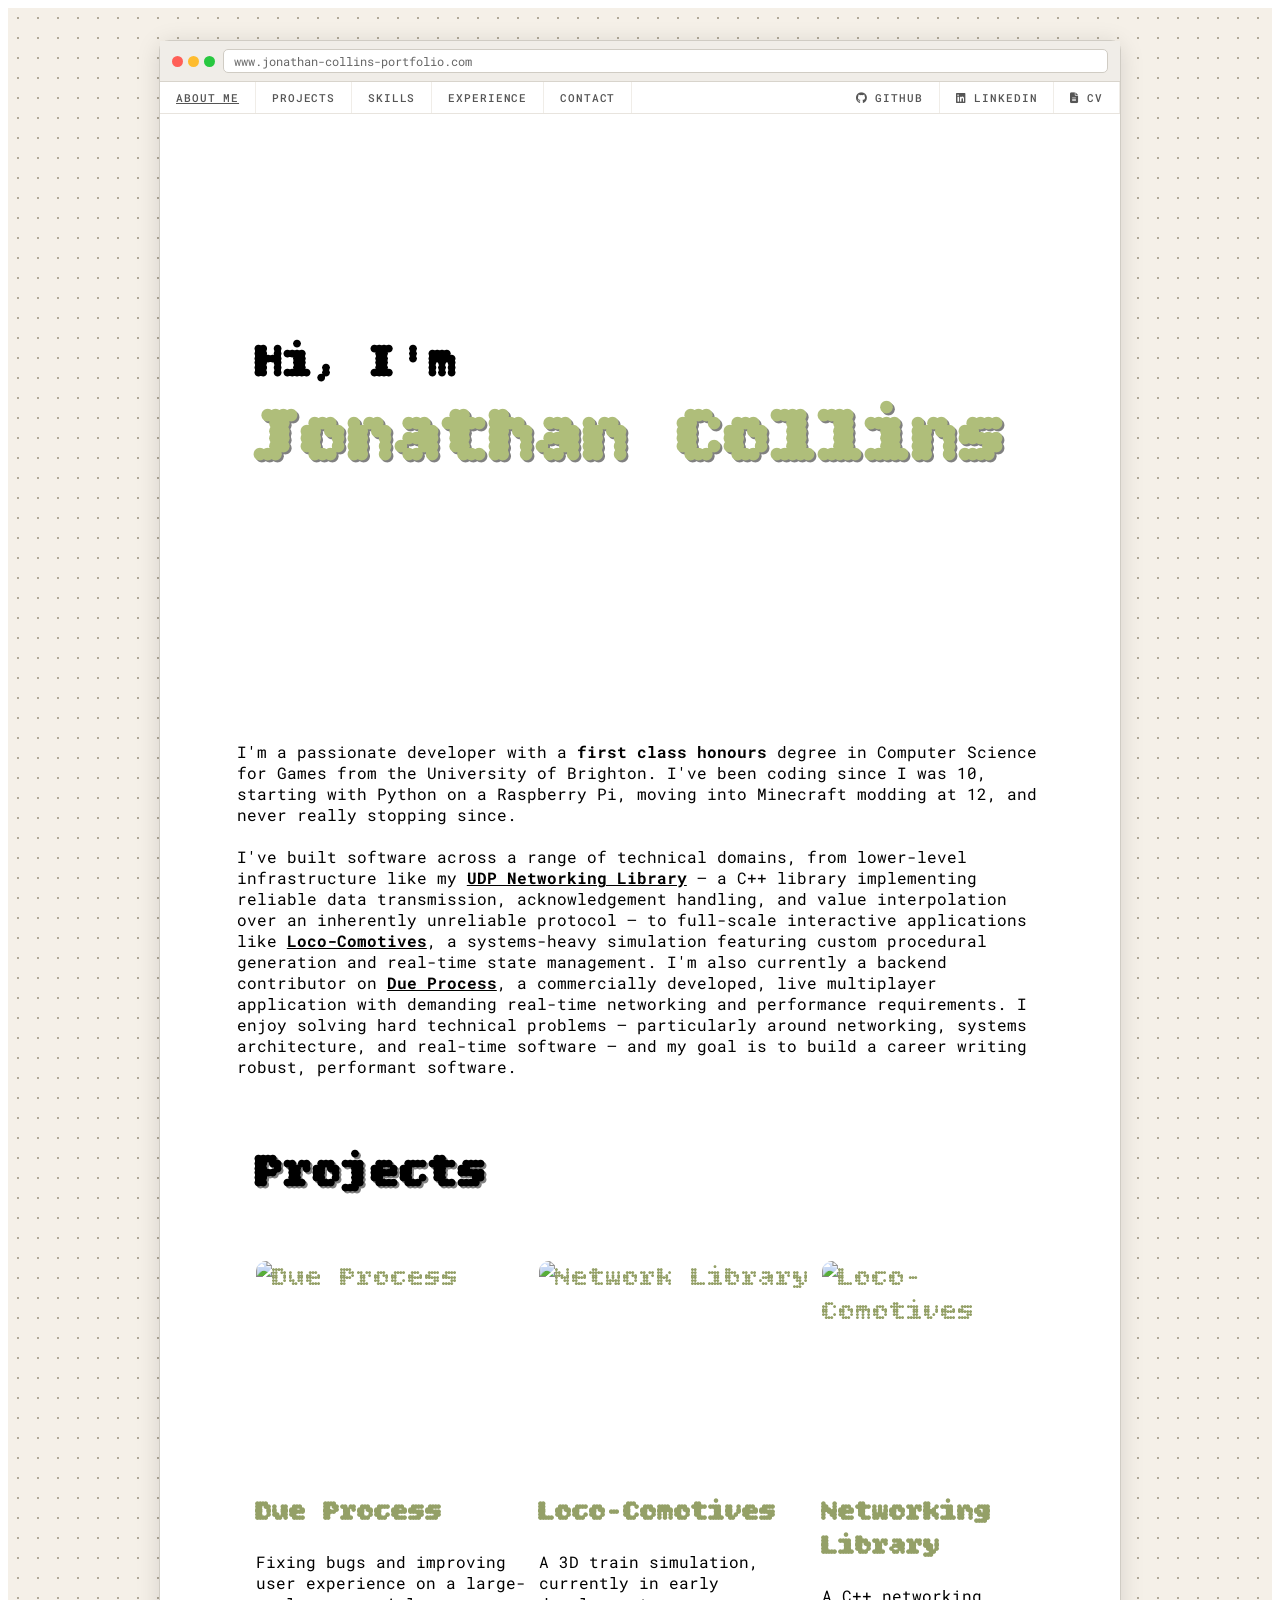
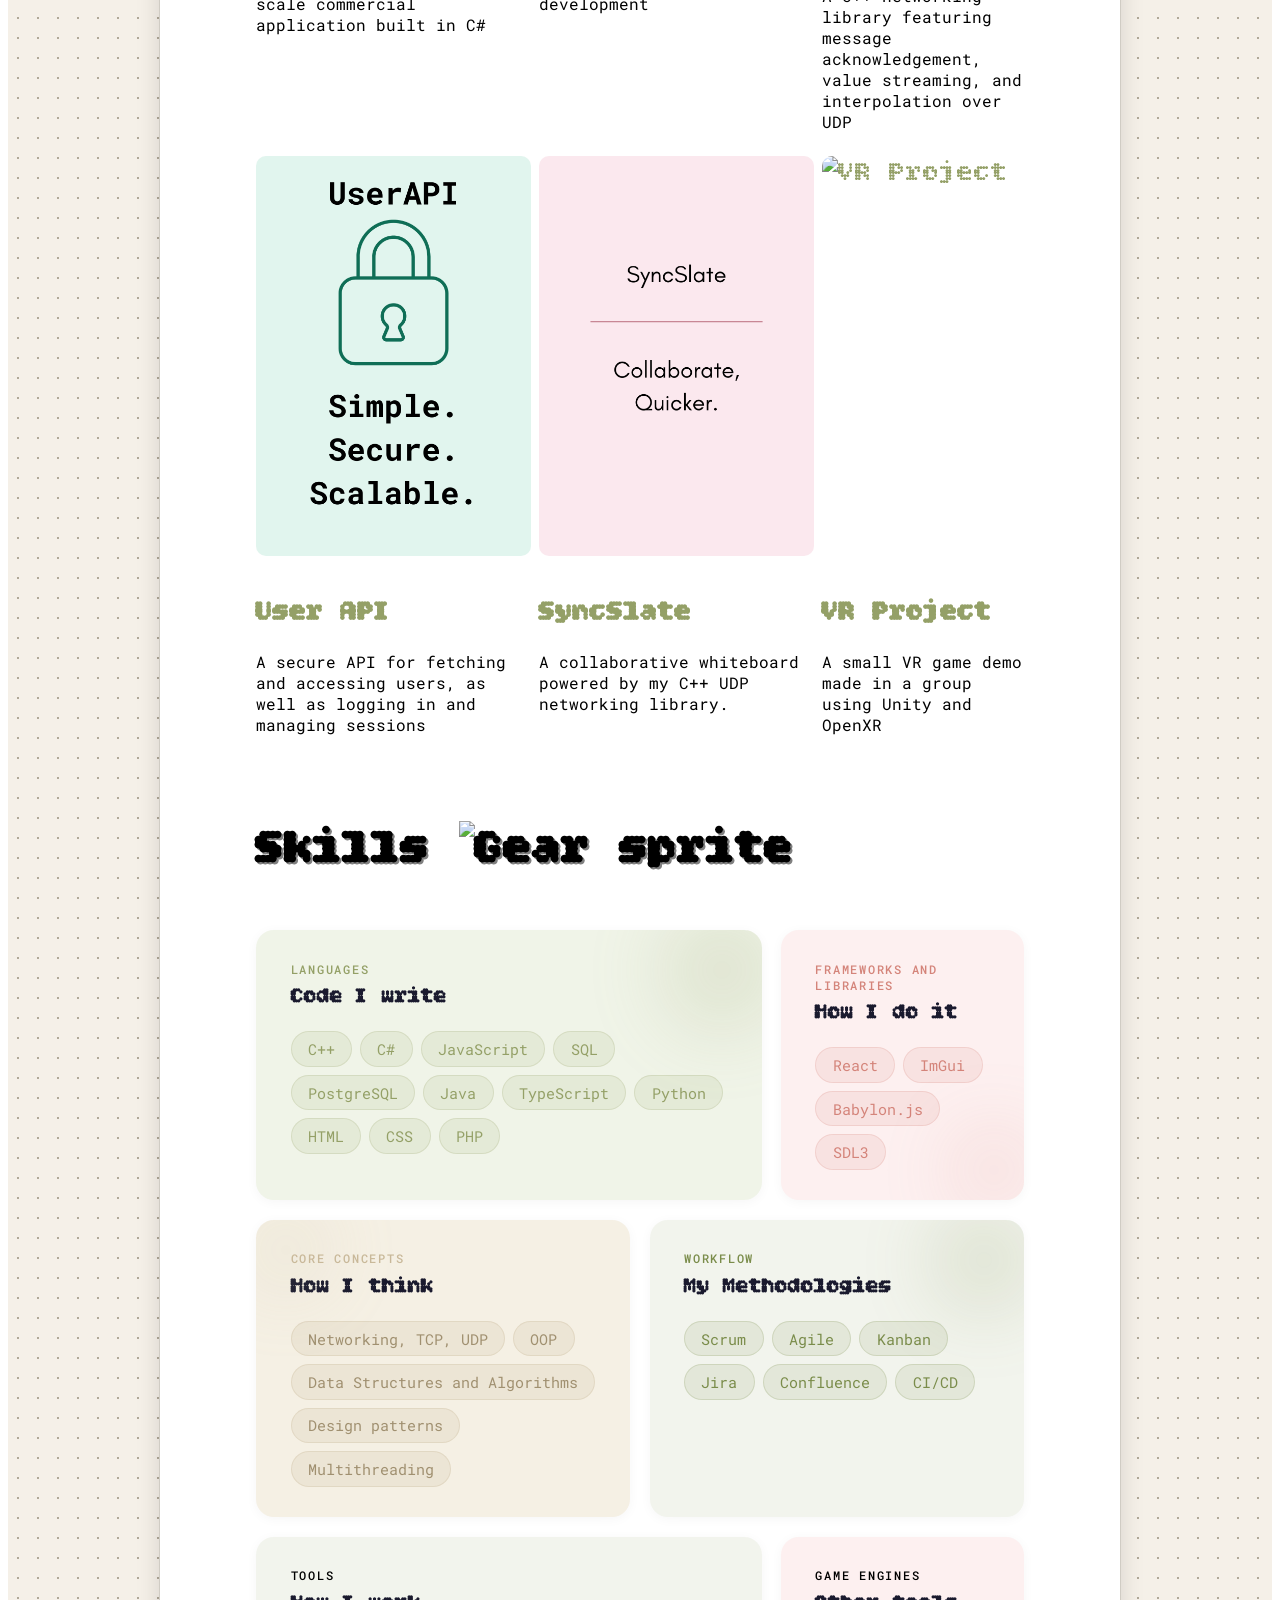
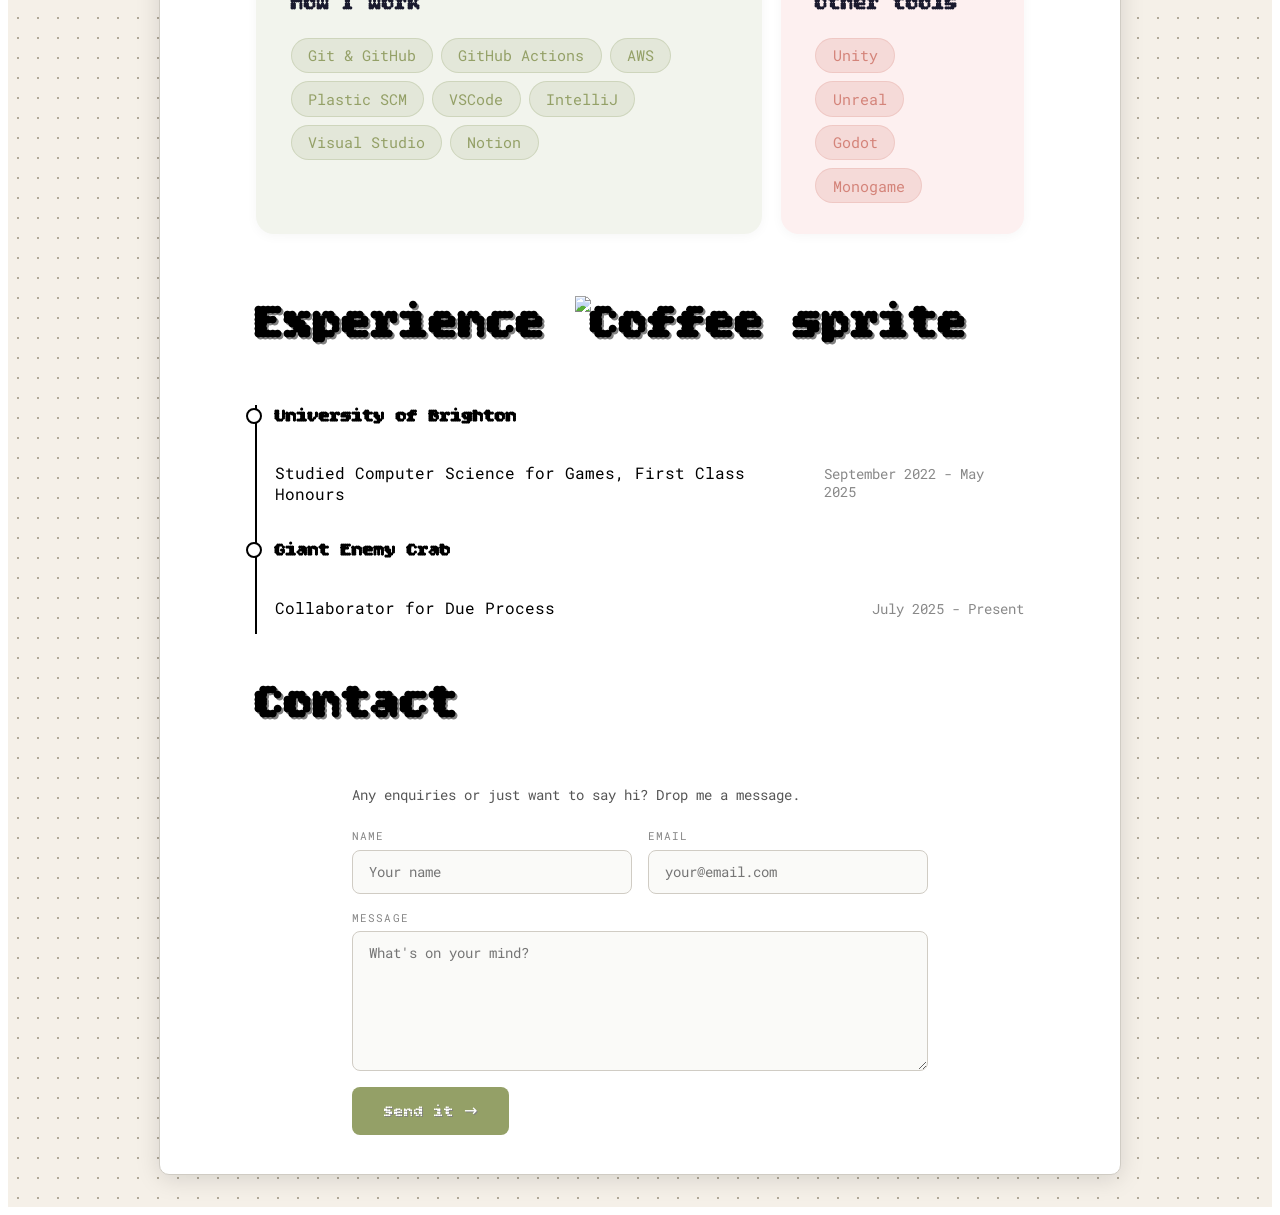
==== commit 6e296a2a: "reworked skills section" ====
--- a/index.html
+++ b/index.html
@@ -121,30 +121,43 @@
                         <div class="pill-group">
                             <span class="pill">C++</span>
                             <span class="pill">C#</span>
+                            <span class="pill">JavaScript</span>
+                            <span class="pill">SQL</span>
+                            <span class="pill">PostgreSQL</span>
                             <span class="pill">Java</span>
                             <span class="pill">TypeScript</span>
-                            <span class="pill">GDScript</span>
                             <span class="pill">Python</span>
                             <span class="pill">HTML</span>
                             <span class="pill">CSS</span>
-                            <span class="pill">JavaScript</span>
                             <span class="pill">PHP</span>
-                            <span class="pill">SQL</span>
-                        </div>
-                    </div>
-
-                    <div class="card">
-                        <div class="blob"></div>
-                        <div class="card-category">Engines</div>
-                        <div class="card-title">Game Engines</div>
-                        <div class="pill-group">
-                            <span class="pill">Unity</span>
-                            <span class="pill">Unreal</span>
-                            <span class="pill">Godot</span>
-                            <span class="pill">Monogame</span>
-                        </div>
-                    </div>
-
+                        </div>
+                    </div>
+
+                    <div class="card">
+                        <div class="blob"></div>
+                        <div class="card-category">Frameworks and Libraries</div>
+                        <div class="card-title">How I do it</div>
+                        <div class="pill-group">
+                            <span class="pill">React</span>
+                            <span class="pill">ImGui</span>
+                            <span class="pill">Babylon.js</span>
+                            <span class="pill">SDL3</span>
+                        </div>
+                    </div>
+
+                    <div class="card">
+                        <div class="blob"></div>
+                        <div class="card-category">Core Concepts</div>
+                        <div class="card-title">How I think</div>
+                        <div class="pill-group">
+                            <span class="pill">Networking, TCP, UDP</span>
+                            <span class="pill">OOP</span>
+                            <span class="pill">Data Structures and Algorithms</span>
+                            <span class="pill">Design patterns</span>
+                            <span class="pill">Multithreading</span>
+                        </div>
+                    </div>
+                    
                     <div class="card">
                         <div class="blob"></div>
                         <div class="card-category">Workflow</div>
@@ -155,8 +168,10 @@
                             <span class="pill">Kanban</span>
                             <span class="pill">Jira</span>
                             <span class="pill">Confluence</span>
-                        </div>
-                    </div>
+                            <span class="pill">CI/CD</span>
+                        </div>
+                    </div>
+
 
                     <div class="card">
                         <div class="blob"></div>
@@ -164,16 +179,25 @@
                         <div class="card-title">How I work</div>
                         <div class="pill-group">
                             <span class="pill">Git &amp; GitHub</span>
-                            <span class="pill">Blender</span>
-                            <span class="pill">SDL</span>
-                            <span class="pill">XNA</span>
+                            <span class="pill">GitHub Actions</span>
                             <span class="pill">AWS</span>
-                            <span class="pill">GitHub Actions</span>
                             <span class="pill">Plastic SCM</span>
                             <span class="pill">VSCode</span>
                             <span class="pill">IntelliJ</span>
                             <span class="pill">Visual Studio</span>
                             <span class="pill">Notion</span>
+                        </div>
+                    </div>
+
+                    <div class="card">
+                        <div class="blob"></div>
+                        <div class="card-category">Game Engines</div>
+                        <div class="card-title">Other tools</div>
+                        <div class="pill-group">
+                            <span class="pill">Unity</span>
+                            <span class="pill">Unreal</span>
+                            <span class="pill">Godot</span>
+                            <span class="pill">Monogame</span>
                         </div>
                     </div>
                 </div>
--- a/stylesheet.css
+++ b/stylesheet.css
@@ -552,8 +552,10 @@
 
 .card:nth-child(1) { grid-column: span 4; background: #f0f4e8; animation-delay: 0.05s; }
 .card:nth-child(2) { grid-column: span 2; background: #fdf0f0; animation-delay: 0.10s; }
-.card:nth-child(3) { grid-column: span 2; background: #f5f0e4; animation-delay: 0.15s; }
-.card:nth-child(4) { grid-column: span 4; background: #f2f4ed; animation-delay: 0.20s; }
+.card:nth-child(3) { grid-column: span 3; background: #f5f0e4; animation-delay: 0.15s; }
+.card:nth-child(4) { grid-column: span 3; background: #f2f4ed; animation-delay: 0.20s; }
+.card:nth-child(5) { grid-column: span 4; background: #f2f4ed; animation-delay: 0.20s; }
+.card:nth-child(6) { grid-column: span 2; background: #fdf0f0; animation-delay: 0.20s; }
 
 @keyframes slideIn {
   from { opacity: 0; transform: translateY(20px); }
@@ -607,6 +609,12 @@
 
 .card:nth-child(4) .pill { background: rgba(122,140,74,0.12); color: #7a8c4a; border-color: rgba(122,140,74,0.2); }
 .card:nth-child(4) .pill:hover { background: #7a8c4a; color: white; }
+
+.card:nth-child(5) .pill { background: rgba(122,140,74,0.12); color: #94a067; border-color: rgba(122,140,74,0.2); }
+.card:nth-child(5) .pill:hover { background: #94a067; color: white; }
+
+.card:nth-child(6) .pill { background: rgba(212,132,122,0.2); color: #d4847a; border-color: rgba(212,132,122,0.2); }
+.card:nth-child(6) .pill:hover { background: #d4847a; color: white; }
 
 .blob {
   position: absolute;
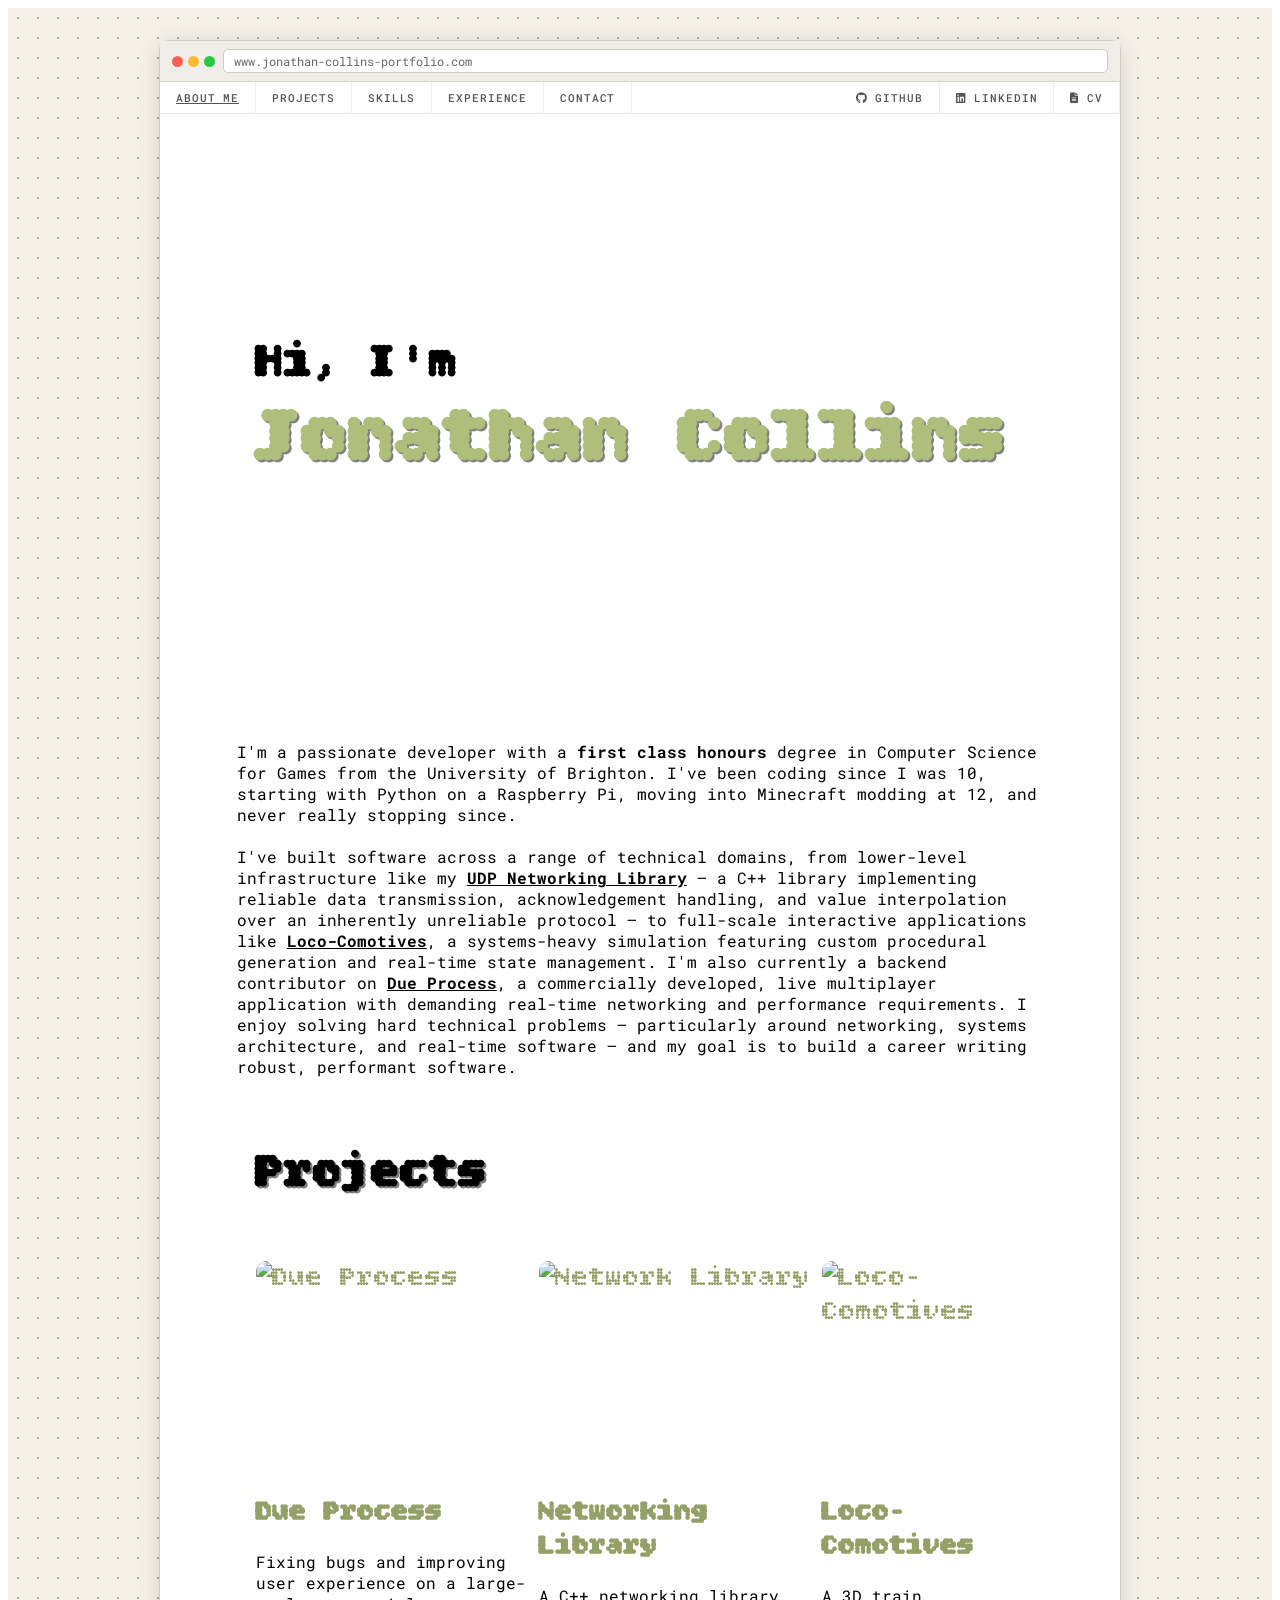
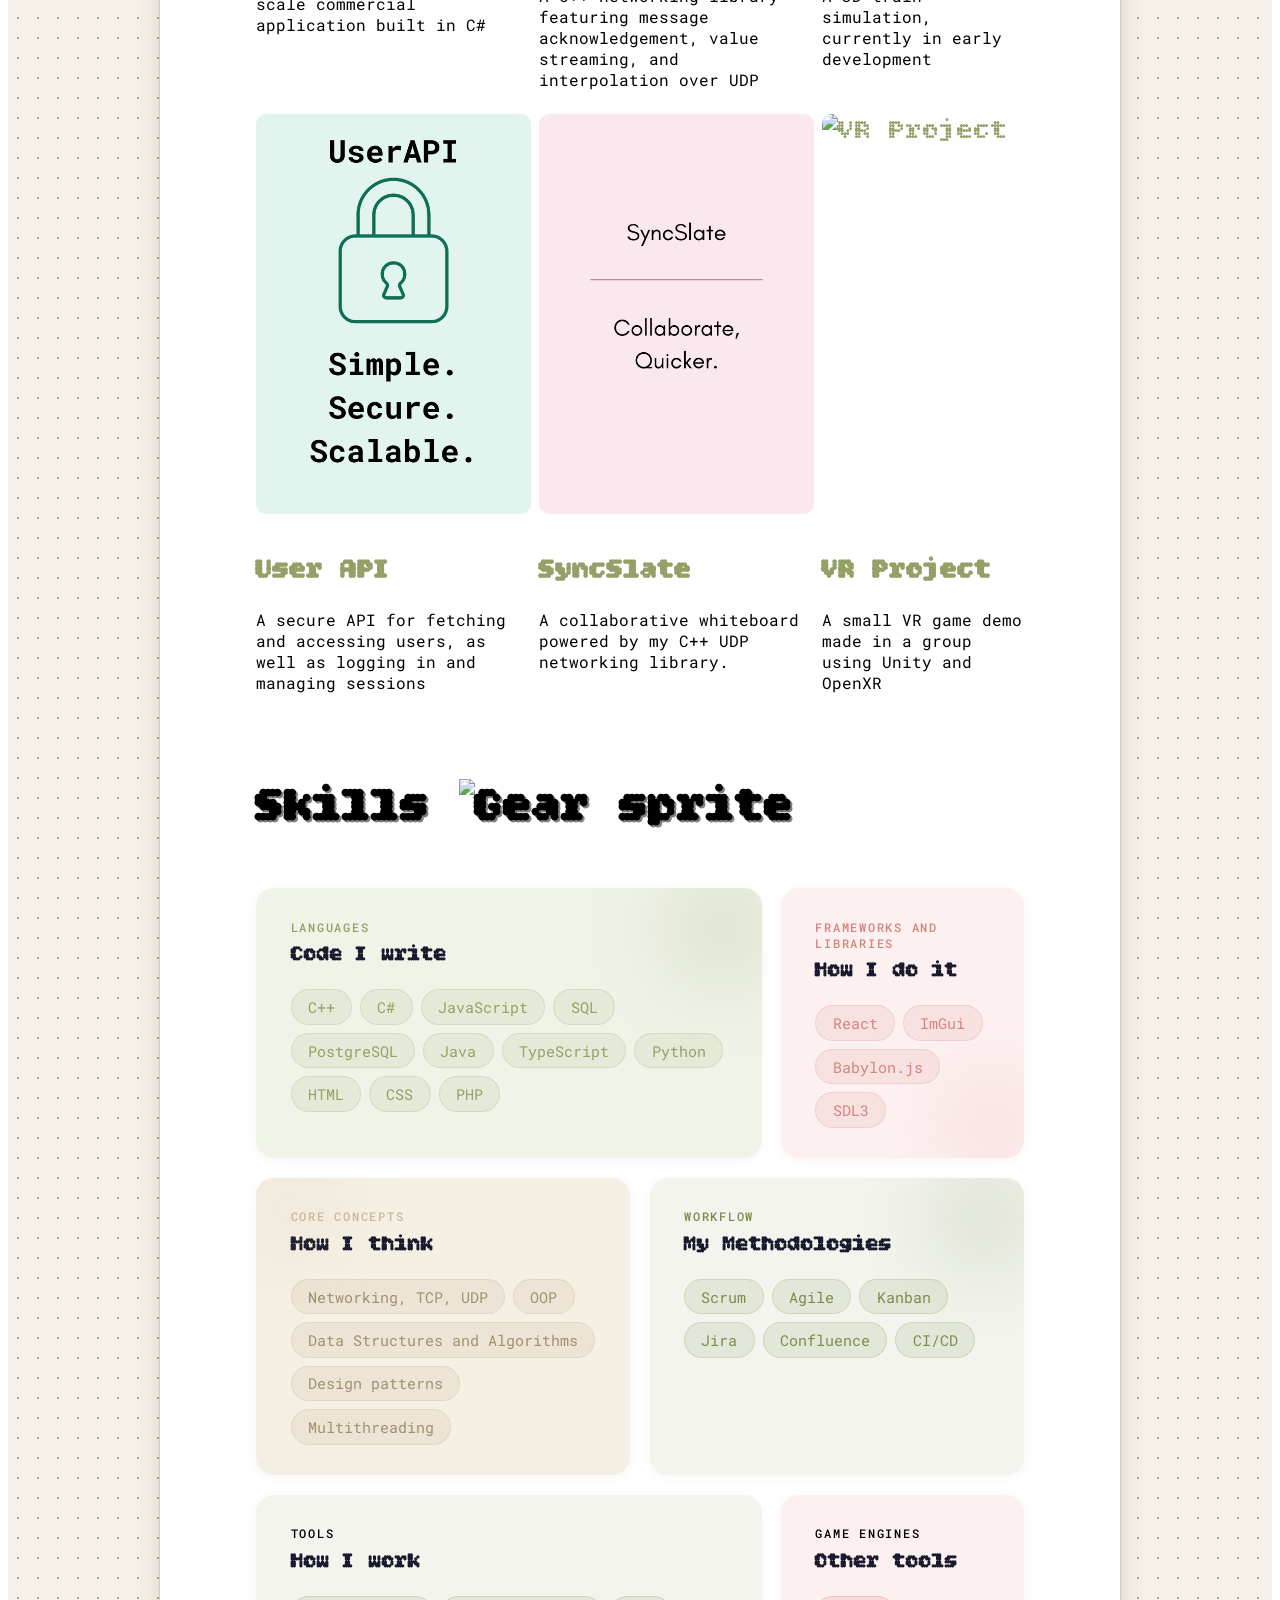
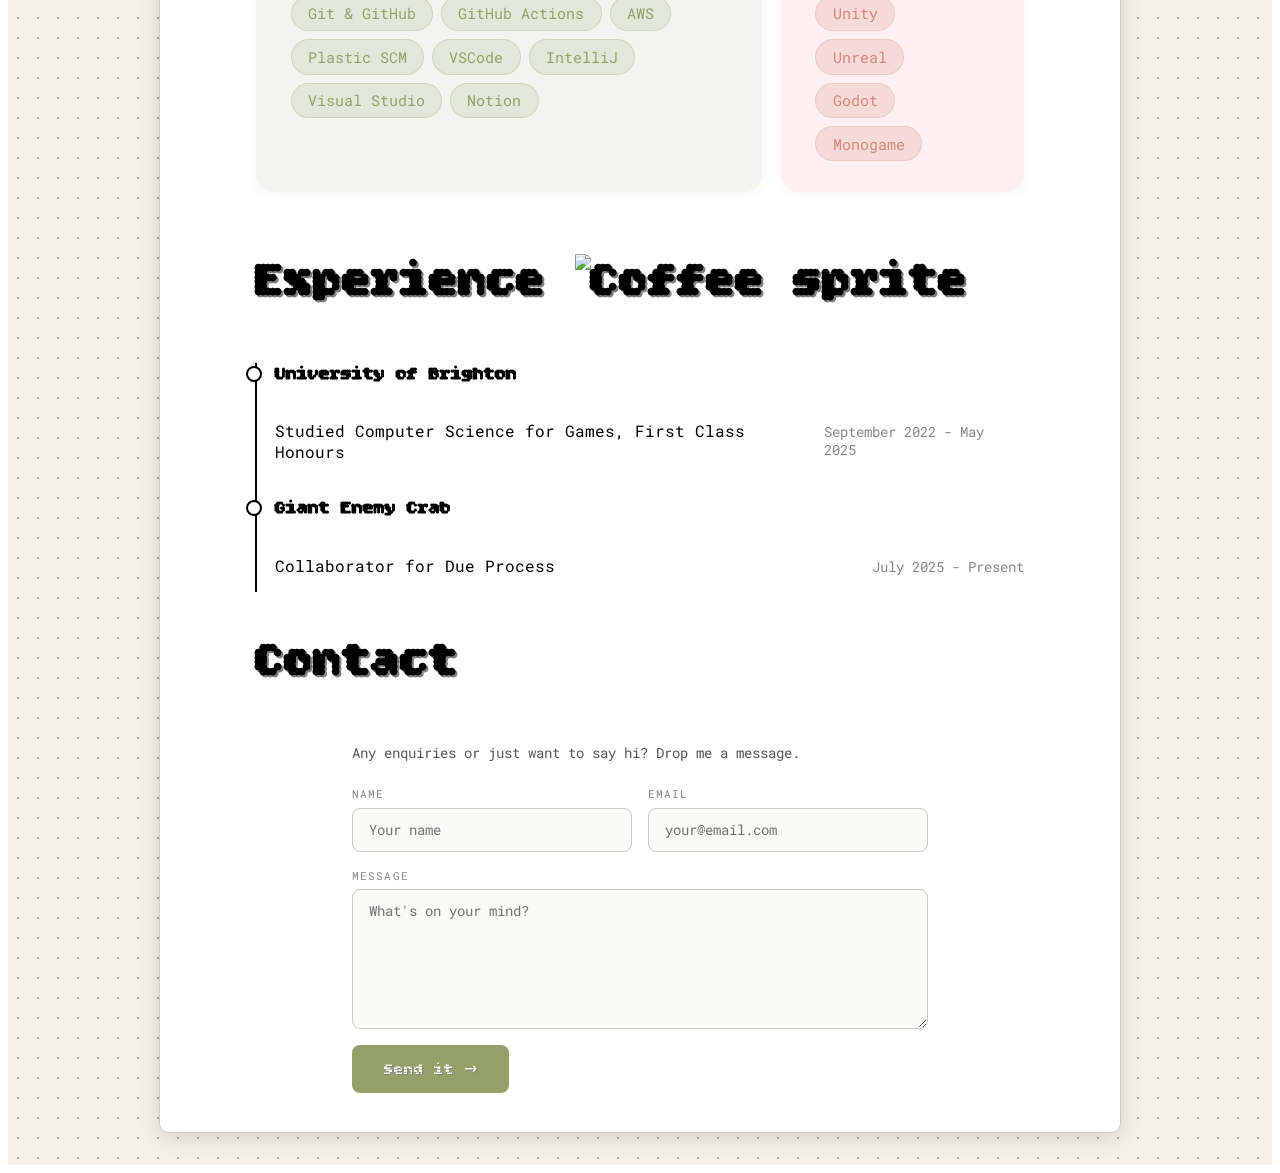
==== commit 3032ea87: "fixed images reference" ====
--- a/index.html
+++ b/index.html
@@ -37,7 +37,7 @@
                 <a href="https://www.linkedin.com/in/jonnypcollins/" class="nav-item">
                     <i class="fa-brands fa-linkedin"></i> LinkedIn
                 </a>
-                <a href="images/Jonathan Collins CV.pdf" download class="nav-item">
+                <a href="/images/Jonathan Collins CV.pdf" download class="nav-item">
                     <i class="fa-solid fa-file-lines"></i> CV
                 </a>
             </div>
@@ -76,9 +76,9 @@
             </div>
 
             <div class="project-images-gd">
-                <a href="due-process.html"><img src="images/due-process.webp" alt="Due Process" class="due-process-img"></a>
-                <a href="networking-library.html"><img src="images/network-library.png" alt="Network Library" class="network-library-img"></a>
-                <a href="loco.html"><img src="images/loco-1.png" alt="Loco-Comotives" class="loco-comotives-img"></a>
+                <a href="due-process.html"><img src="/images/due-process.webp" alt="Due Process" class="due-process-img"></a>
+                <a href="networking-library.html"><img src="/images/network-library.png" alt="Network Library" class="network-library-img"></a>
+                <a href="loco.html"><img src="/images/loco-1.png" alt="Loco-Comotives" class="loco-comotives-img"></a>
                 <div class="dp-desc">
                     <h2><a href="due-process.html">Due Process</a></h2>
                     <p>Fixing bugs and improving user experience on a large-scale commercial application built in C#</p>
@@ -91,9 +91,9 @@
                     <h2><a href="loco.html">Loco-Comotives</a></h2>
                     <p>A 3D train simulation, currently in early development</p>
                 </div>
-                <a href="user-api.html"><img src="images/user-api.png" alt="User API" class="user-api-img"></a>
-                <a href="sync-slate.html"><img src="images/sync-slate.png" alt="SyncSlate" class="sync-slate-img"></a>
-                <a href="vr-project.html"><img src="images/VR-1.png" alt="VR Project" class="vr-project-img"></a>
+                <a href="user-api.html"><img src="/images/user-api.png" alt="User API" class="user-api-img"></a>
+                <a href="sync-slate.html"><img src="/images/sync-slate.png" alt="SyncSlate" class="sync-slate-img"></a>
+                <a href="vr-project.html"><img src="/images/VR-1.png" alt="VR Project" class="vr-project-img"></a>
                 <div class="tidal-tussle-desc">
                     <h2><a href="user-api.html">User API</a></h2>
                     <p>A secure API for fetching and accessing users, as well as logging in and managing sessions</p>
@@ -109,7 +109,7 @@
             </div>
 
             <h1 class="experience-title" id="skills">Skills
-                <img src="images/gears.png" alt="Gear sprite" class="gear-sprite">
+                <img src="/images/gears.png" alt="Gear sprite" class="gear-sprite">
             </h1>
 
             <div class="skills-section">
@@ -205,7 +205,7 @@
 
 
             <h1 class="experience-title" id="experience">Experience
-                <img src="images/coffee.gif" alt="Coffee sprite" class="coffee-sprite">
+                <img src="/images/coffee.gif" alt="Coffee sprite" class="coffee-sprite">
             </h1>
 
             <div class="timeline">
--- a/stylesheet.css
+++ b/stylesheet.css
@@ -247,8 +247,8 @@
     grid-template-columns: 1fr 1fr 1fr;
     grid-template-rows: 0.5fr 0.5fr 0.5fr 0.5fr;
     grid-template-areas: 
-        "due-process-img loco-comotives-img network-library-img"
-        "dp-desc lc-desc udp-desc"
+        "due-process-img network-library-img loco-comotives-img"
+        "dp-desc udp-desc lc-desc"
         "user-api-img sync-slate-img vr-project-img"
         "user-api-desc sync-slate-desc vr-desc";
     padding-left: 10%;
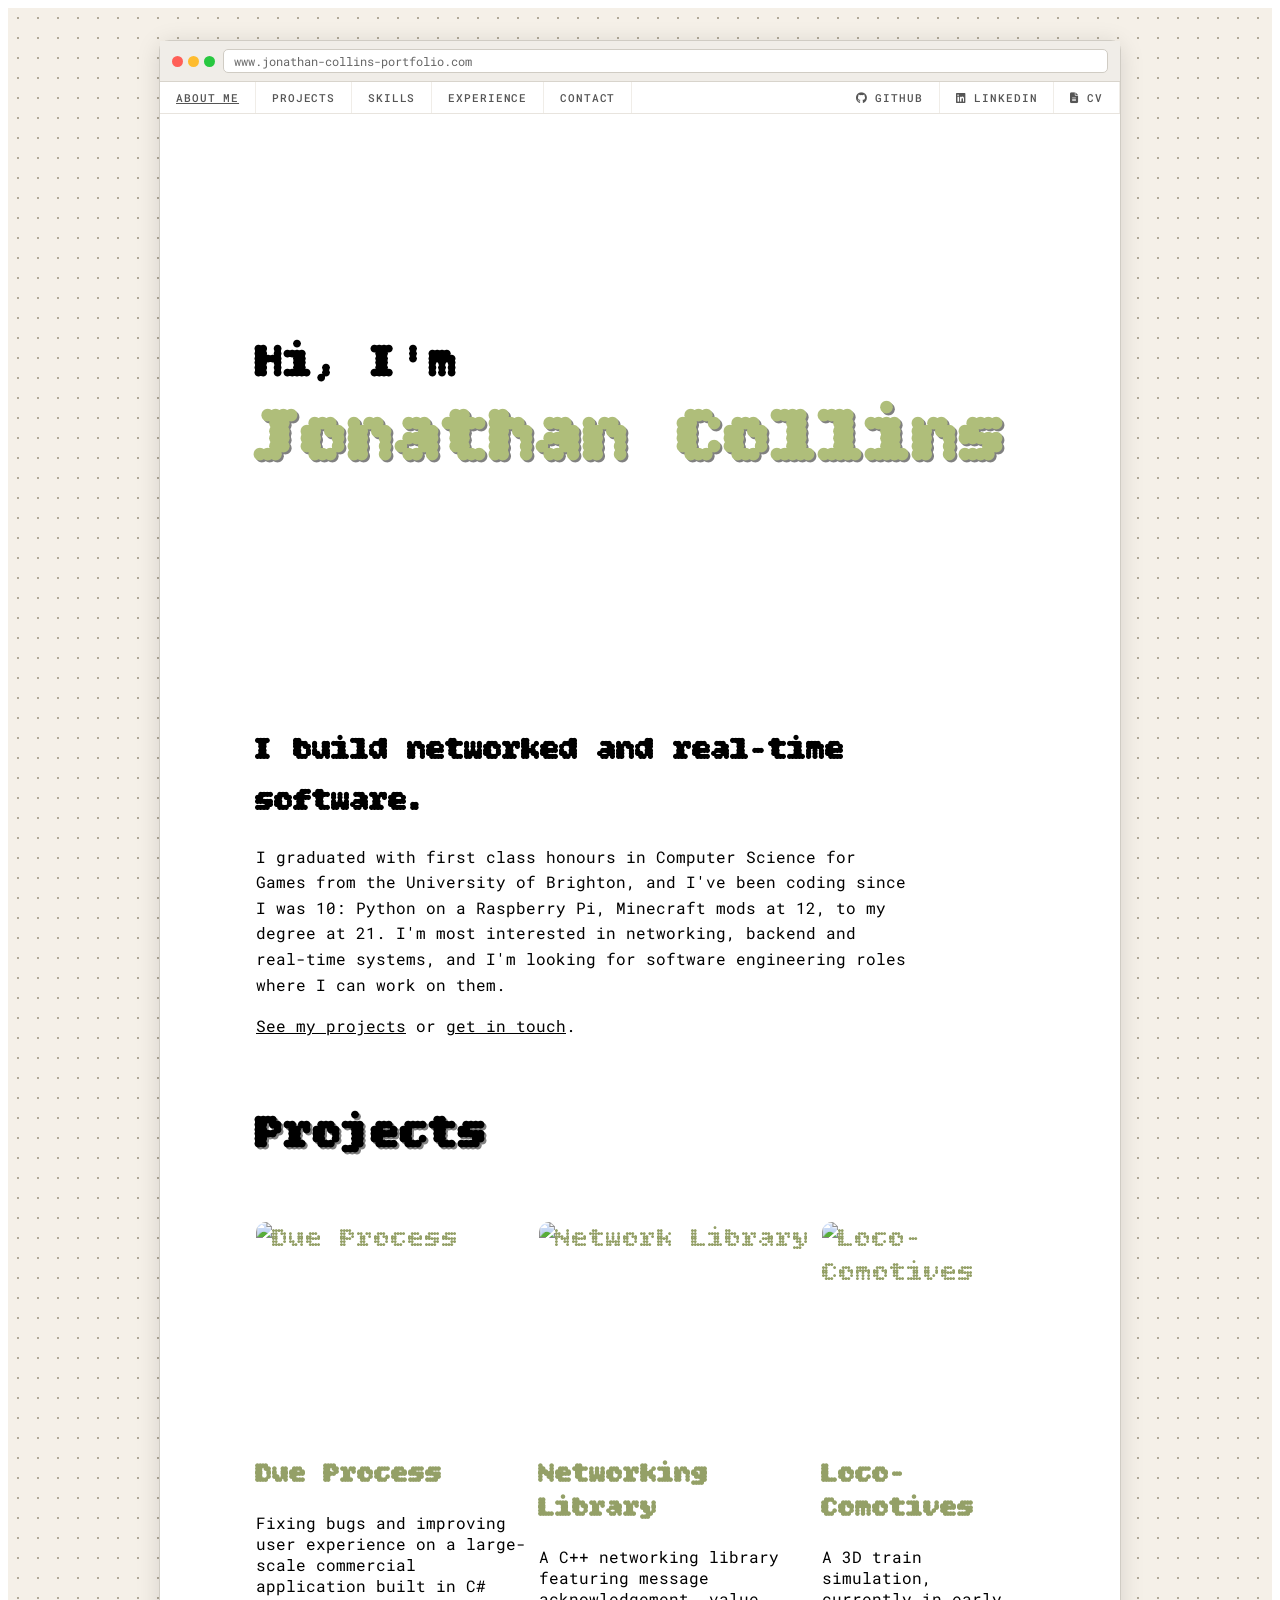
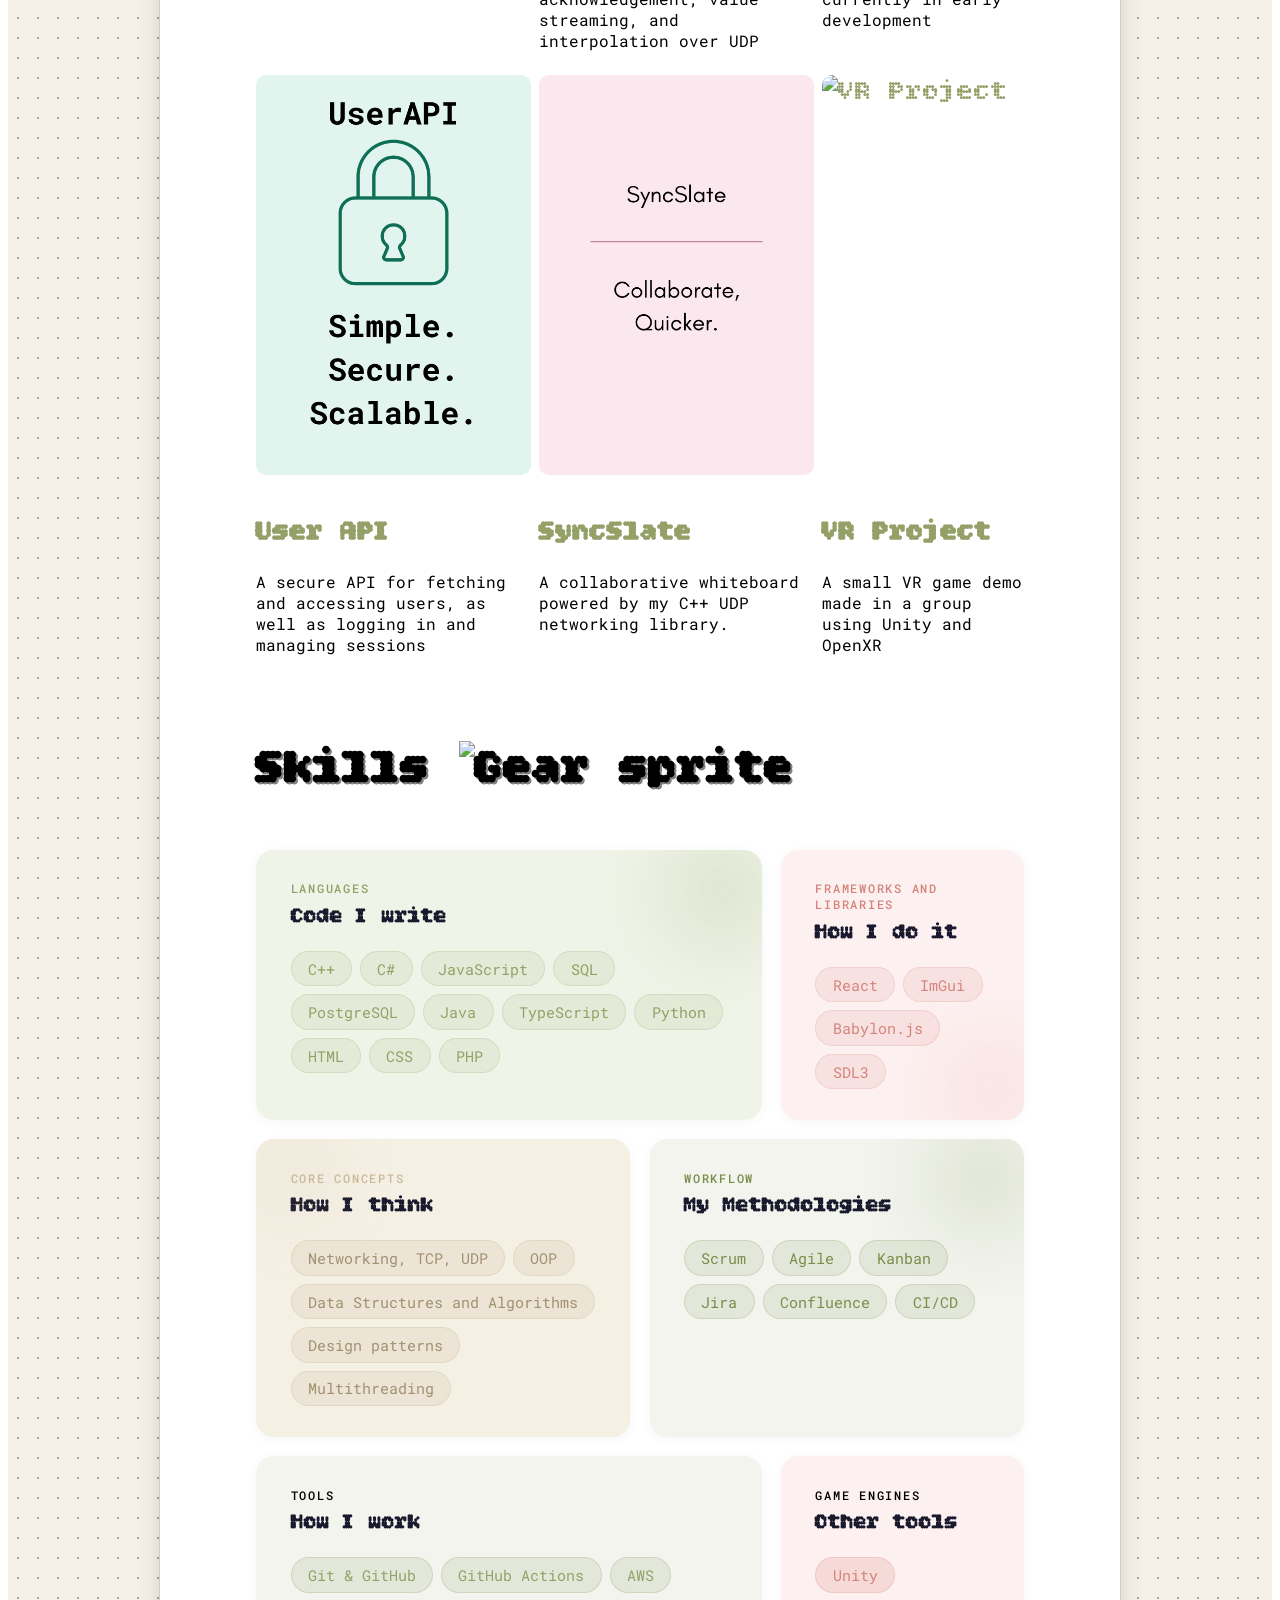
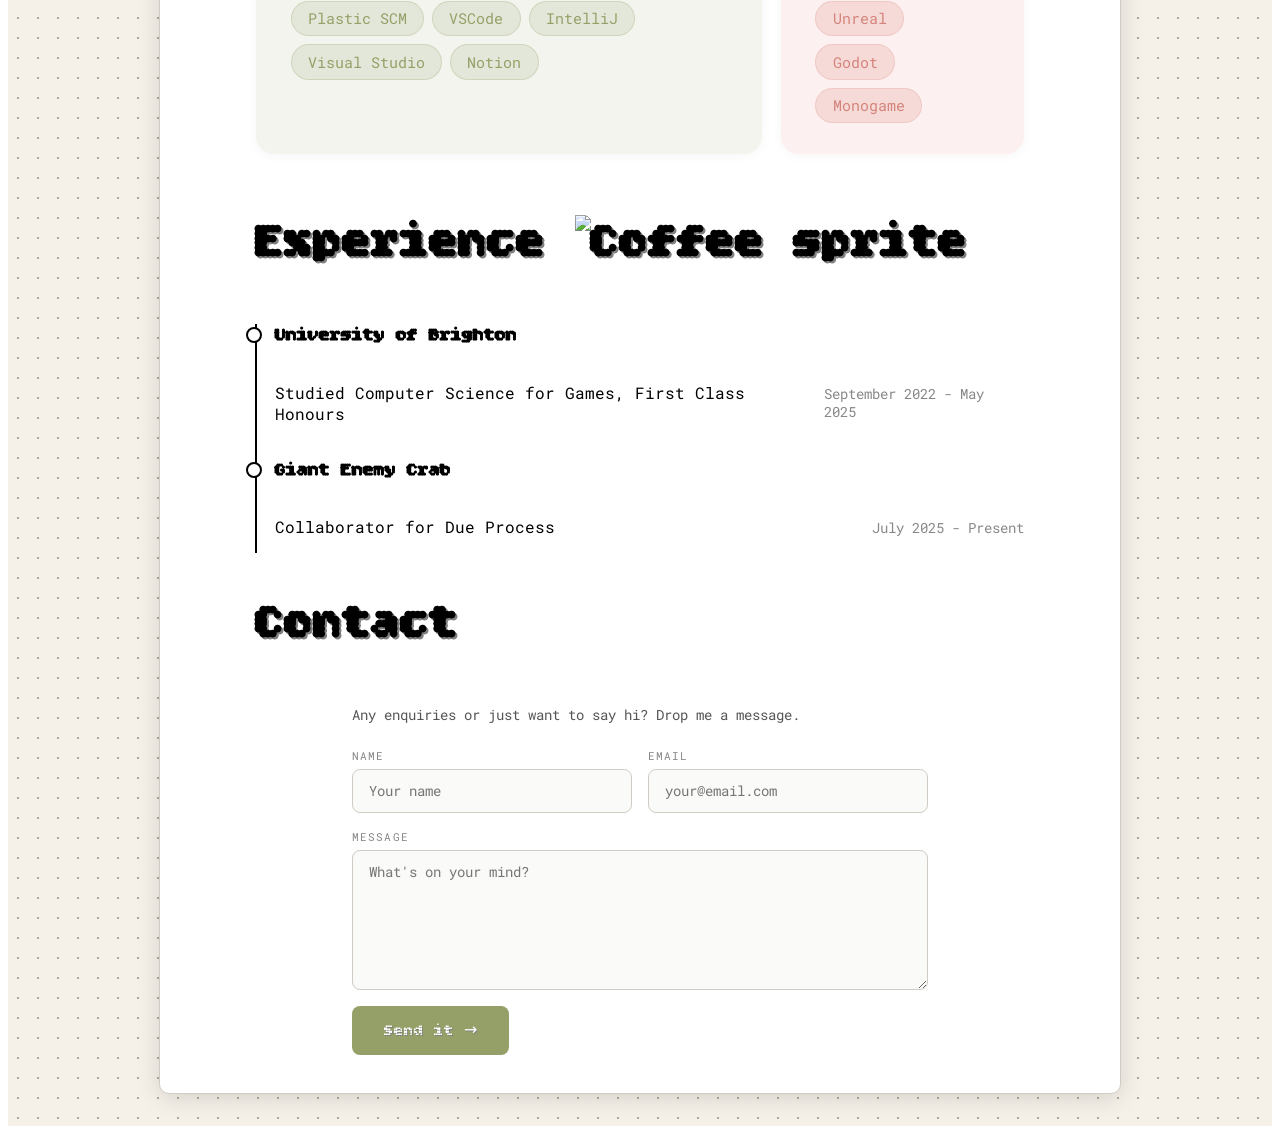
==== commit 19c967e5: "(Finally) cleaned up stylesheet, also reworded bio to make it smaller" ====
--- a/index.html
+++ b/index.html
@@ -53,22 +53,13 @@
             </div>
 
             <div class="bio-styling">
-                <p>I'm a passionate developer with a <b>first class honours</b> degree 
-                in Computer Science for Games from the University of Brighton. I've been 
-                coding since I was 10, starting with Python on a Raspberry Pi, 
-                moving into Minecraft modding at 12, and never really stopping since. 
-                <br><br>
-                I've built software across a range of technical domains, from lower-level infrastructure 
-                like my <a href="networking-library.html"><b>UDP Networking Library</b></a> — a C++ library 
-                implementing reliable data transmission, acknowledgement handling, and value interpolation 
-                over an inherently unreliable protocol — to full-scale interactive applications like 
-                <a href="loco.html"><b>Loco-Comotives</b></a>, a systems-heavy simulation featuring custom 
-                procedural generation and real-time state management. I'm also currently a backend 
-                contributor on <a href="due-process.html"><b>Due Process</b></a>, a commercially developed, 
-                live multiplayer application with demanding real-time networking and performance 
-                requirements. I enjoy solving hard technical problems — particularly around networking, 
-                systems architecture, and real-time software — and my goal is to build a career writing 
-                robust, performant software.</p>
+                <p class="bio-lead">I build networked and real-time software.</p>
+                <p>I graduated with first class honours in Computer Science for Games from the
+                University of Brighton, and I've been coding since I was 10: Python on a Raspberry Pi,
+                Minecraft mods at 12, to my degree at 21. I'm most interested in networking,
+                backend and real-time systems, and I'm looking for software engineering roles where I
+                can work on them.</p>
+                <p><a href="#projects">See my projects</a> or <a href="#contact">get in touch</a>.</p>
             </div>
 
             <div class="project-library">
@@ -94,7 +85,7 @@
                 <a href="user-api.html"><img src="/images/user-api.png" alt="User API" class="user-api-img"></a>
                 <a href="sync-slate.html"><img src="/images/sync-slate.png" alt="SyncSlate" class="sync-slate-img"></a>
                 <a href="vr-project.html"><img src="/images/VR-1.png" alt="VR Project" class="vr-project-img"></a>
-                <div class="tidal-tussle-desc">
+                <div class="user-api-desc">
                     <h2><a href="user-api.html">User API</a></h2>
                     <p>A secure API for fetching and accessing users, as well as logging in and managing sessions</p>
                 </div>
--- a/stylesheet.css
+++ b/stylesheet.css
@@ -56,7 +56,7 @@
     margin-left: auto;
 }
 
-.nav-item.active, nav-item-right.active {
+.nav-item.active, .nav-item-right.active {
     text-decoration: underline;
 }
 
@@ -139,7 +139,6 @@
     font-family: "Bitcount", system-ui;
     font-optical-sizing: auto;
     font-style: normal;
-
 }
 
 @keyframes fadeOut {
@@ -165,21 +164,27 @@
 }
 
 .bio-styling {
-    display: flex;
-    padding-top: 2%;
-    padding-bottom: 2%;
-    padding-left: 8%;
-    padding-right: 8%;
-    justify-content: center;
-    align-items: flex-start;
+    padding: 2% 10%;
     min-height: 100px;
-    text-align: centre;
     position: relative;
+}
+
+.bio-styling p {
+    max-width: 65ch;
+    line-height: 1.6;
+    margin: 0 0 1rem;
 }
 
 .bio-styling a {
     text-decoration: underline;
     color: #000;
+}
+
+.bio-lead {
+    font-family: "Bitcount", system-ui;
+    font-size: 2rem;
+    line-height: 1.2;
+    font-weight: 700;
 }
 
 hr {
@@ -243,10 +248,10 @@
 
 .project-images-gd {
     display: grid;
-    justify-content: centre;
+    justify-content: center;
     grid-template-columns: 1fr 1fr 1fr;
     grid-template-rows: 0.5fr 0.5fr 0.5fr 0.5fr;
-    grid-template-areas: 
+    grid-template-areas:
         "due-process-img network-library-img loco-comotives-img"
         "dp-desc udp-desc lc-desc"
         "user-api-img sync-slate-img vr-project-img"
@@ -271,6 +276,7 @@
 .project-images-gd a:hover {
     font-size: 30px;
 }
+
 .due-process-img {
     grid-area: due-process-img;
 }
@@ -331,6 +337,7 @@
     text-shadow: gray 1px 1px;
     transition: background 0.2s, transform 0.15s;
 }
+
 .play-btn:hover {
     background: #7a8c4a;
     transform: translateY(-2px);
@@ -364,8 +371,6 @@
     padding-right: 10%;
     width: 100%;
 }
-
-
 
 .maingrid-traffic {
     display: grid;
@@ -383,8 +388,7 @@
     width: 100%;
 }
 
-
-.gallery{
+.gallery {
     display: flex;
     width: 100%;
     gap: 5px;
@@ -400,8 +404,8 @@
     cursor: pointer;
 }
 
-.gallery img:hover{
-    flex: 2
+.gallery img:hover {
+    flex: 2;
 }
 
 .networking-header {
@@ -412,6 +416,7 @@
 .glow-purple {
     text-shadow: 2px 2px 5px plum;
 }
+
 .glow-green {
     text-shadow: 2px 2px 5px green;
 }
@@ -445,18 +450,19 @@
 .timeline {
   position: relative;
   padding-left: 12%;
-  padding-right: 10%
+  padding-right: 10%;
 }
 
 .timeline::before {
   content: '';
   position: absolute;
-  left: calc(10% - 1px); /* align with where content starts */
+  left: calc(10% - 1px);
   top: 0;
   width: 2px;
   height: 100%;
   background: #000;
 }
+
 .entry {
   position: relative;
   margin-bottom: 1rem;
@@ -465,7 +471,7 @@
 .entry::before {
   content: '';
   position: absolute;
-  left: calc(-2% - 14px); /* pulls it back to sit on the line */
+  left: calc(-2% - 14px);
   top: 3px;
   width: 12px;
   height: 12px;
@@ -473,16 +479,17 @@
   background: #fff;
   border: 2px solid #000;
 }
+
 .entry div {
   display: flex;
   justify-content: space-between;
   align-items: baseline;
 }
+
 .subtle {
   color: #888;
   font-size: 0.85em;
 }
-
 
 .features-list-tt {
     display: grid;
@@ -499,7 +506,6 @@
     border-left: 3px solid powderblue;
     border-radius: 4px;
 }
-
 
 .traffic {
     float: right;
@@ -713,7 +719,6 @@
     transform: translateY(-2px);
 }
 
-
 .tt-grade-badge {
     display: inline-flex;
     align-items: center;
@@ -738,7 +743,6 @@
 .tt-row-con .tt-icon { color: #A32D2D; }
 .tt-row-pro .tt-row-text { color: #085041; }
 .tt-row-con .tt-row-text { color: #555; }
-
 
 .tt-col {
     padding: 1.25rem;
@@ -786,7 +790,6 @@
 
 .tt-row:last-child { margin-bottom: 0; }
 
-
 .tt-compare {
     padding: 1.5rem 5% 2rem;
     align-self: center;
@@ -811,14 +814,13 @@
     overflow: hidden;
 }
 
-
 .tt-terminal {
     background: #0d1117;
     border-radius: 10px;
     overflow: hidden;
     border: 1px solid #30363d;
     width: 70%;
-    margin-top: 5%
+    margin-top: 5%;
 }
 
 .tt-terminal-bar {
@@ -875,21 +877,21 @@
     max-width: 560px;
     height: 315px;
 }
-/*DP VIDEO FIX*/
-@media (min-width: 1025px) and (max-width: 1520px){
+
+@media (min-width: 1025px) and (max-width: 1520px) {
     .dp-header {
         grid-template-columns: 1fr;
     }
+
     .dp-header iframe {
         width: 100%;
-        max-width: 462;
+        max-width: 462px;
         height: 260px;
         justify-self: center;
     }
 }
-/*IPAD FIXES*/
+
 @media (min-width: 769px) and (max-width: 1024px) {
-
   .browser-window {
     max-width: 100%;
   }
@@ -898,19 +900,19 @@
     padding: 16px;
   }
 
-  /* Hero grid: stack on tablet */
   .maingrid {
     grid-template-columns: 1fr;
   }
+
   .dp-header {
-      grid-template-columns: 1fr;
-  }
+    grid-template-columns: 1fr;
+  }
+
   .dp-header iframe {
-      width: 100%;
-      max-width: 462;
-      height: 260px;
-      justify-self: center;
-
+    width: 100%;
+    max-width: 462px;
+    height: 260px;
+    justify-self: center;
   }
 
   .maingrid iframe {
@@ -918,7 +920,6 @@
     height: 260px;
   }
 
-  /* Due Process bottom section: 2x2 grid instead of broken 2-col */
   .maingrid-dueprocess {
     grid-template-columns: 1fr 1fr;
     grid-template-areas:
@@ -933,7 +934,6 @@
     width: 100%;
   }
 
-  /* Tidal Tussle grids */
   .maingrid-tt,
   .maingrid-networking {
     grid-template-columns: 1fr;
@@ -951,7 +951,6 @@
     grid-template-columns: 1fr auto 1fr;
   }
 
-  /* Other project grids */
   .maingrid-traffic,
   .maingrid-vr {
     grid-template-columns: 1fr;
@@ -960,7 +959,6 @@
     width: auto;
   }
 
-  /* Skills: 2 col instead of 6 */
   .bento {
     grid-template-columns: 1fr 1fr;
   }
@@ -979,7 +977,6 @@
     padding-bottom: 4%;
   }
 
-  /* Project grid */
   .project-images-gd {
     grid-template-columns: 1fr 1fr;
     grid-template-areas:
@@ -998,13 +995,8 @@
     width: 100%;
   }
 }
-/* ============================================
-   MOBILE FIXES — paste at the bottom of stylesheet.css
-   ============================================ */
 
 @media (max-width: 768px) {
-
-  /* --- Outer wrapper --- */
   .grid-bg {
     padding: 12px;
   }
@@ -1013,7 +1005,6 @@
     max-width: 100%;
   }
 
-  /* --- Nav: allow wrapping, smaller text --- */
   .nav {
     flex-wrap: wrap;
   }
@@ -1023,7 +1014,6 @@
     padding: 6px 10px;
   }
 
-  /* --- Intro --- */
   .browser-intro {
     min-height: 280px;
     padding: 8%;
@@ -1041,16 +1031,14 @@
     font-size: 36px !important;
   }
 
-  /* --- Bio: hide the laptop sprite on mobile, it overlaps text --- */
-  .laptop-sprite {
-    display: none;
+  .bio-lead {
+    font-size: 1.6rem;
   }
 
   .bio-styling {
     padding: 4% 6%;
   }
 
-  /* --- Projects: one card per project (image → title → description) --- */
   .project-images-gd {
     display: flex;
     flex-direction: column;
@@ -1060,21 +1048,15 @@
     gap: 0;
   }
 
-  /* Each image becomes the top of its card */
   .project-images-gd img {
-    width: 100%;
-    height: 200px;
-    border-radius: 10px 10px 0 0;
-    display: block;
-  }
-
-  /* Each desc block becomes the bottom of its card */
+    display: none;
+  }
+
   .project-images-gd > div {
     border: 1px solid #e8e4de;
-    border-top: none;
-    border-radius: 0 0 10px 10px;
+    border-radius: 10px;
     padding: 12px 16px 20px;
-    margin-bottom: 20px;
+    margin-bottom: 12px;
     background: #fafaf8;
   }
 
@@ -1093,7 +1075,6 @@
     font-size: 20px;
   }
 
-  /* Reset grid-area since we're using flex now */
   .due-process-img,
   .loco-comotives-img,
   .network-library-img,
@@ -1109,21 +1090,19 @@
     grid-area: unset;
   }
 
-  /* Force the correct visual order so image always comes before its desc */
-  .due-process-img    { order: 1; }
-  .dp-desc            { order: 2; }
-  .loco-comotives-img { order: 3; }
-  .lc-desc            { order: 4; }
-  .network-library-img{ order: 5; }
-  .udp-desc           { order: 6; }
-  .user-api-img   { order: 7; }
-  .user-api-desc  { order: 8; }
-  .sync-slate-img   { order: 9; }
-  .sync-slate-desc  { order: 10; }
-  .vr-project-img     { order: 11; }
-  .vr-desc            { order: 12; }
-
-  /* --- Skills: remove the crushing side padding --- */
+  .due-process-img     { order: 1; }
+  .dp-desc             { order: 2; }
+  .loco-comotives-img  { order: 3; }
+  .lc-desc             { order: 4; }
+  .network-library-img { order: 5; }
+  .udp-desc            { order: 6; }
+  .user-api-img        { order: 7; }
+  .user-api-desc       { order: 8; }
+  .sync-slate-img      { order: 9; }
+  .sync-slate-desc     { order: 10; }
+  .vr-project-img      { order: 11; }
+  .vr-desc             { order: 12; }
+
   .skills-section {
     padding: 0 4%;
     padding-bottom: 4%;
@@ -1140,7 +1119,6 @@
     box-sizing: border-box;
   }
 
-  /* --- Timeline: stack date below description --- */
   .entry div {
     flex-direction: column;
     gap: 2px;
@@ -1150,7 +1128,6 @@
     font-size: 0.8em;
   }
 
-  /* --- Contact: single column form --- */
   .contact-section {
     padding: 0 6%;
     padding-bottom: 6%;
@@ -1160,44 +1137,32 @@
     grid-template-columns: 1fr;
   }
 
-  /* --- Section titles --- */
   .project-title,
   .experience-title {
     padding-left: 6%;
   }
 
-  .project-images-gd img {
-  display: none;
-}
-
-.project-images-gd > div {
-  border: 1px solid #e8e4de;
-  border-radius: 10px;
-  padding: 12px 16px 20px;
-  margin-bottom: 12px;
-  background: #fafaf8;
-}
-
   .maingrid {
     grid-template-columns: 1fr;
     padding-left: 0;
     width: 100%;
   }
+
   .dp-header {
-      grid-template-columns: 1fr;
-  }
+    grid-template-columns: 1fr;
+  }
+
   .dp-header iframe {
-      width: 100%;
-      height: 220px;
-      justify-self: center;
-  }
- 
+    width: 100%;
+    height: 220px;
+    justify-self: center;
+  }
+
   .maingrid iframe {
     width: 100%;
     height: 220px;
   }
- 
-  /* --- Bottom section: stack Steam widget above responsibilities --- */
+
   .maingrid-dueprocess {
     grid-template-columns: 1fr;
     grid-template-areas:
@@ -1210,35 +1175,26 @@
     width: auto;
     gap: 20px;
   }
- 
+
   .maingrid-dueprocess .iframe iframe {
     width: 100%;
     height: 190px;
   }
- 
-  /* --- Responsibilities list: single column, full width --- */
+
   .features-list {
     grid-template-columns: 1fr;
     width: 100%;
   }
- 
-  /* --- Game content padding --- */
+
   .game-content {
     padding: 4%;
   }
 
-  .maingrid {
-    grid-template-columns: 1fr;
-    padding-left: 0;
-    width: 100%;
-  }
- 
   .maingrid video {
     width: 100%;
     height: auto;
   }
- 
-  /* --- loco-features: stack text above systems list --- */
+
   .loco-features {
     grid-template-columns: 1fr;
     grid-template-areas: none;
@@ -1247,158 +1203,120 @@
     padding-right: 5%;
     margin-top: 20px;
   }
- 
-  /* --- Gallery: fixed height so it doesn't go tiny --- */
+
   .gallery img {
     height: 160px;
   }
- 
-  /* --- Game content padding --- */
-  .game-content {
-    padding: 4%;
-  }
-
-    .maingrid iframe {
-    width: 100%;
-    height: 220px;
-  }
- 
-  /* --- Joystick: stop it floating awkwardly --- */
+
   .joystick {
     float: none;
     display: block;
     margin-top: 12px;
   }
- 
-  /* --- Features section: stack gif above features list --- */
+
   .maingrid-networking {
     grid-template-columns: 1fr;
     padding-left: 5%;
     padding-right: 5%;
     width: auto;
   }
- 
+
   .maingrid-networking .demo-img {
     width: 100%;
     height: auto;
   }
- 
-  /* --- Features list: single column --- */
-  .features-list {
-    grid-template-columns: 1fr;
-    width: 100%;
-  }
- 
-  /* --- Title overflowing off screen --- */
+
   .networking-header {
     font-size: 1.6rem !important;
     word-break: break-word;
   }
 
-    .maingrid .demo-img {
+  .maingrid .demo-img {
     width: 100%;
     height: auto;
   }
- 
-  /* --- Joystick: stop floating into the h2 --- */
-  .joystick {
-    float: none;
-    display: block;
-    margin-top: 12px;
-  }
- 
-  /* --- VR features section: stack image above list --- */
+
   .maingrid-vr {
     grid-template-columns: 1fr;
     padding-left: 5%;
     padding-right: 5%;
     width: auto;
   }
- 
+
   .maingrid-vr .demo-img {
     width: 100%;
     height: auto;
   }
- 
-  /* --- h2 getting clipped --- */
+
   h2 {
     font-size: 20px !important;
     word-break: break-word;
   }
 
-    .traffic {
+  .traffic {
     float: none;
     display: block;
     margin-top: 12px;
   }
- 
-  /* --- Top: gameplay gif full width --- */
-  .maingrid .demo-img {
-    width: 100%;
-    height: auto;
-  }
- 
-  /* --- Bottom: stack cover image above text --- */
+
   .maingrid-traffic {
     grid-template-columns: 1fr;
     padding-left: 5%;
     padding-right: 5%;
     width: auto;
   }
- 
+
   .maingrid-traffic .demo-img {
     width: 100%;
     height: auto;
   }
-    .maingrid-tt {
+
+  .maingrid-tt {
     grid-template-columns: 1fr;
     padding-left: 0;
     width: 100%;
   }
- 
-  /* --- Fish sprite: stop floating --- */
+
   .fish {
     float: none;
     display: block;
     margin-top: 12px;
   }
- 
-  /* --- Code block: contain it, allow horizontal scroll --- */
+
   .tt-terminal {
     width: 100%;
     box-sizing: border-box;
     overflow-x: auto;
     margin-top: 16px;
   }
- 
+
   .tt-code {
     white-space: pre;
     font-size: 0.7rem;
     overflow-x: auto;
   }
- 
-  /* --- UDP vs TCP comparison: tighten up --- */
+
   .tt-compare {
     padding: 0 4%;
     box-sizing: border-box;
   }
- 
+
   .tt-compare-grid {
     gap: 8px;
   }
- 
+
   .tt-col {
     padding: 12px;
   }
- 
+
   .tt-col-title {
     font-size: 0.9rem;
   }
- 
+
   .tt-row-text {
     font-size: 0.75rem;
   }
- 
+
   .tt-choice-banner {
     font-size: 0.8rem;
   }
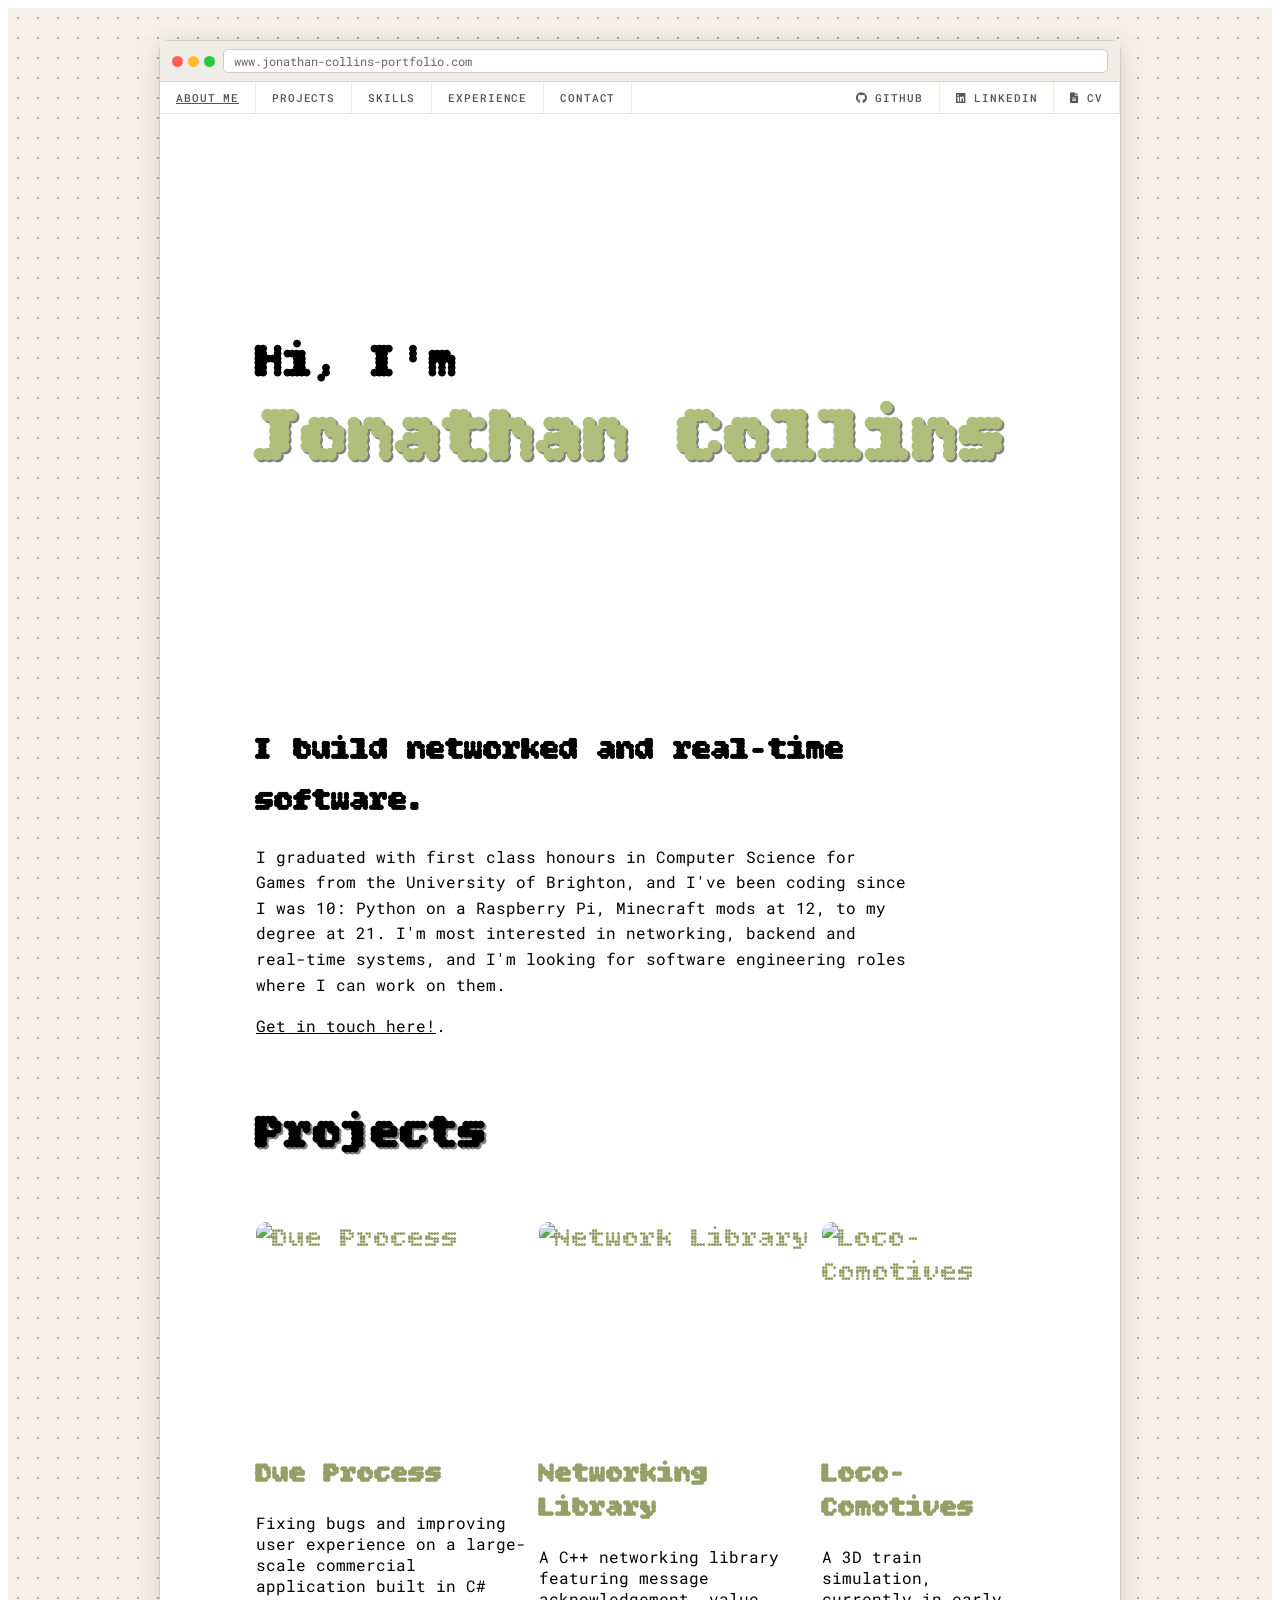
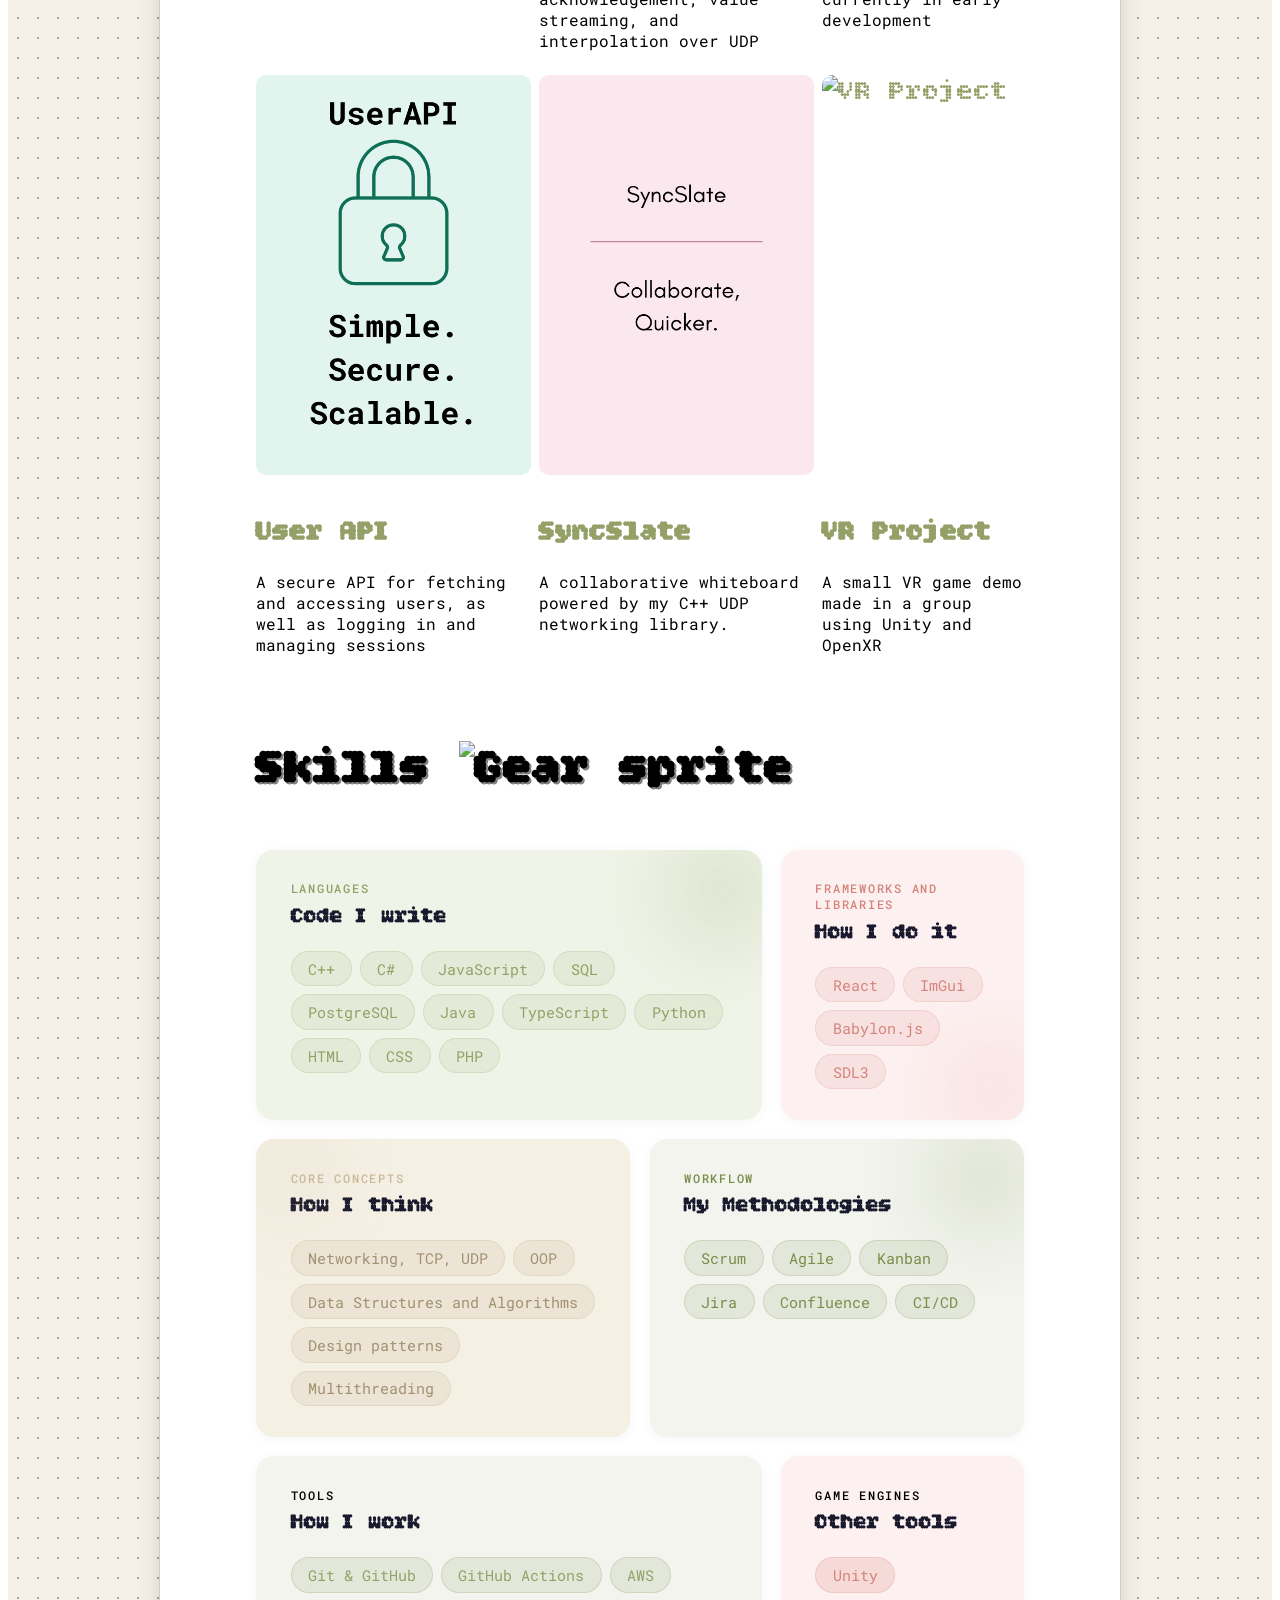
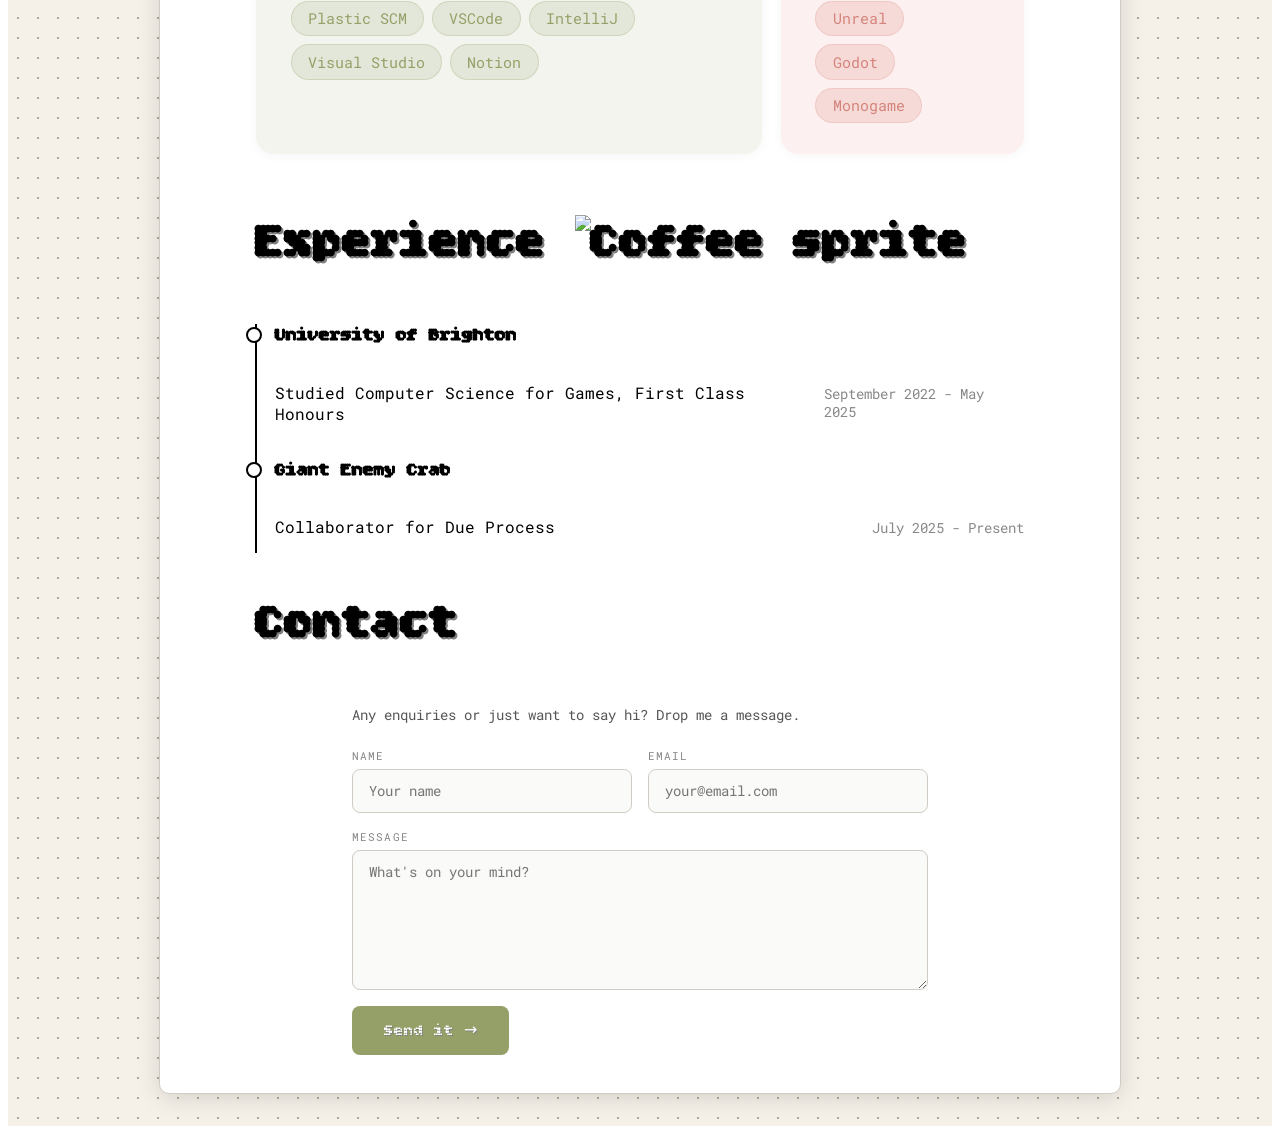
==== commit d86a4ee0: "Reworded end of bio, since projects link was next to projects" ====
--- a/index.html
+++ b/index.html
@@ -59,7 +59,7 @@
                 Minecraft mods at 12, to my degree at 21. I'm most interested in networking,
                 backend and real-time systems, and I'm looking for software engineering roles where I
                 can work on them.</p>
-                <p><a href="#projects">See my projects</a> or <a href="#contact">get in touch</a>.</p>
+                <p><a href="#contact">Get in touch here!</a>.</p>
             </div>
 
             <div class="project-library">
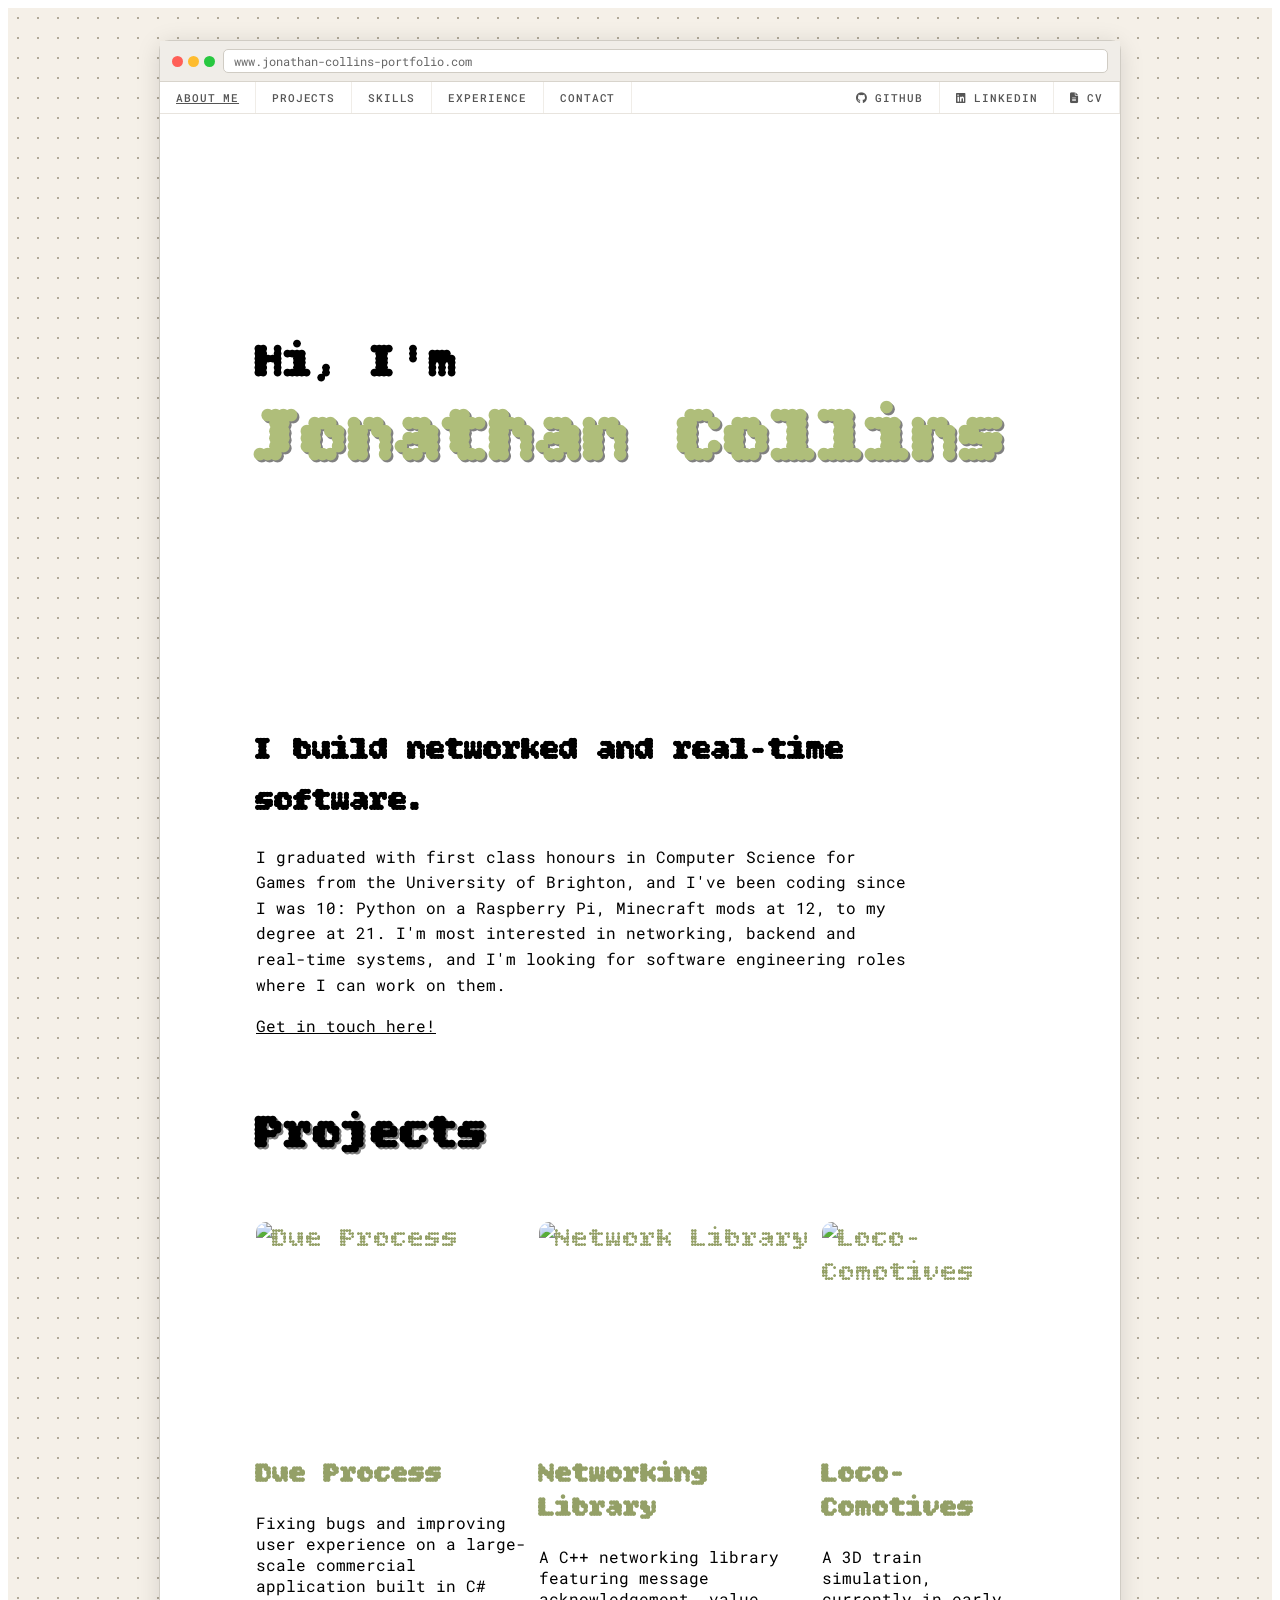
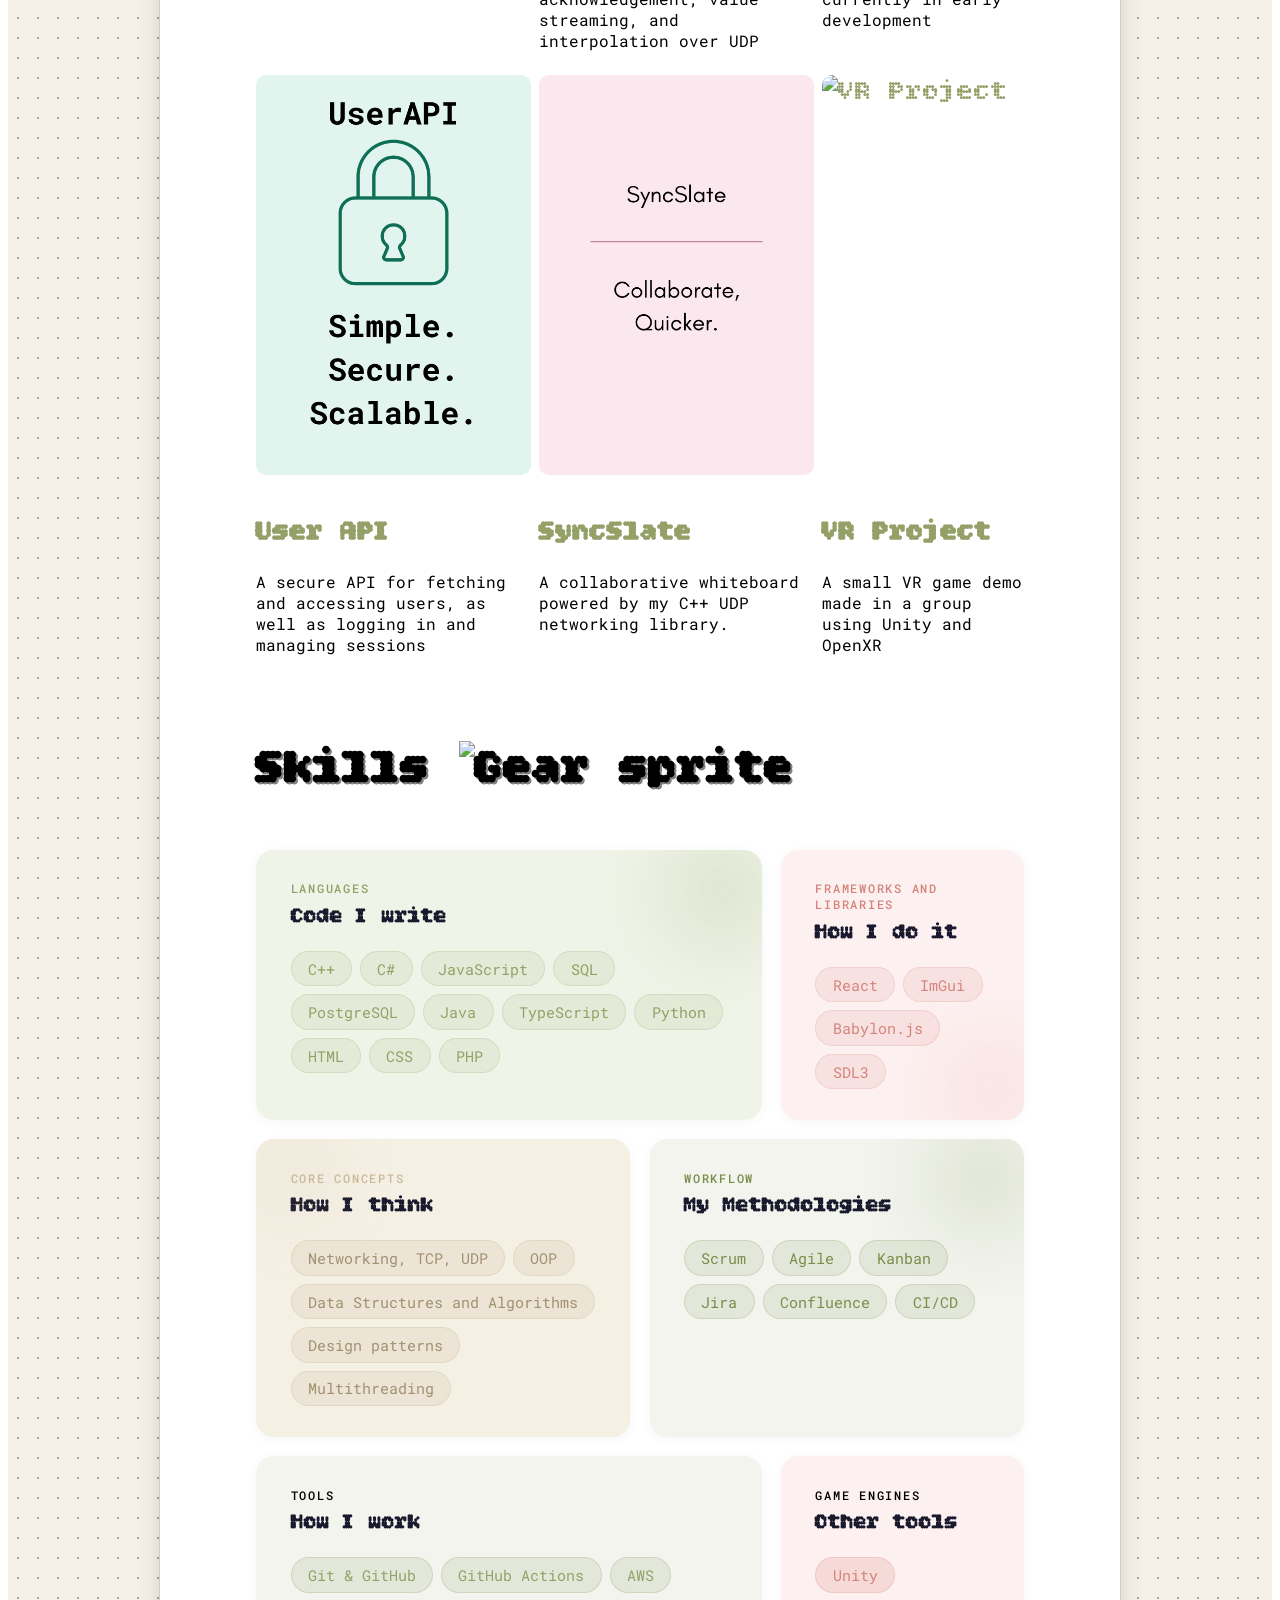
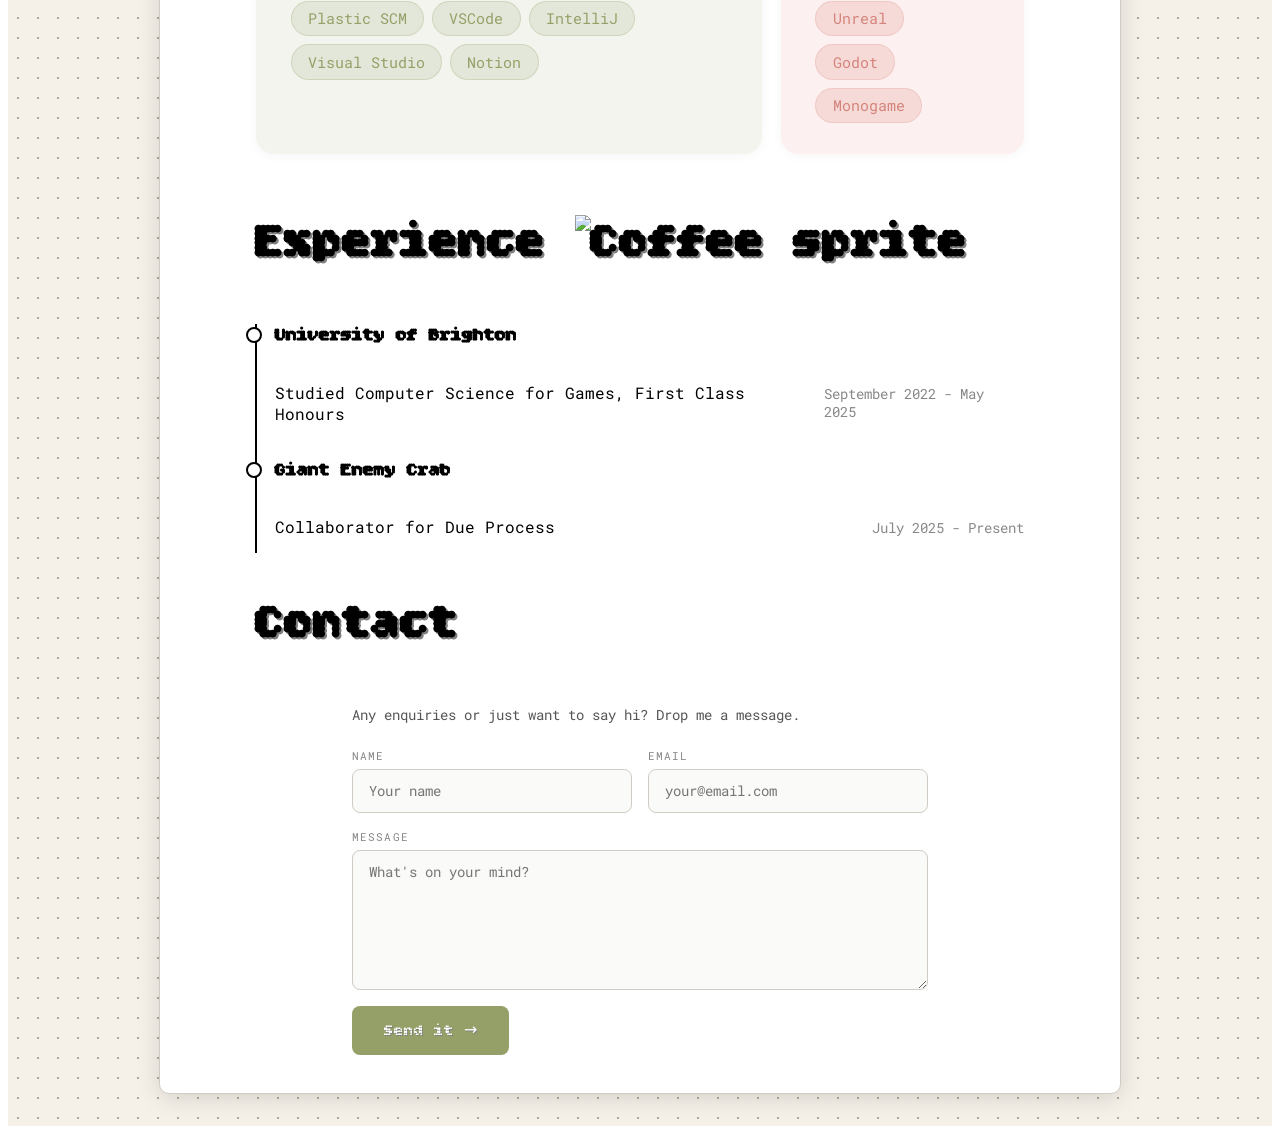
==== commit 9086a2d6: "removed stray full stop" ====
--- a/index.html
+++ b/index.html
@@ -59,7 +59,7 @@
                 Minecraft mods at 12, to my degree at 21. I'm most interested in networking,
                 backend and real-time systems, and I'm looking for software engineering roles where I
                 can work on them.</p>
-                <p><a href="#contact">Get in touch here!</a>.</p>
+                <p><a href="#contact">Get in touch here!</a></p>
             </div>
 
             <div class="project-library">
